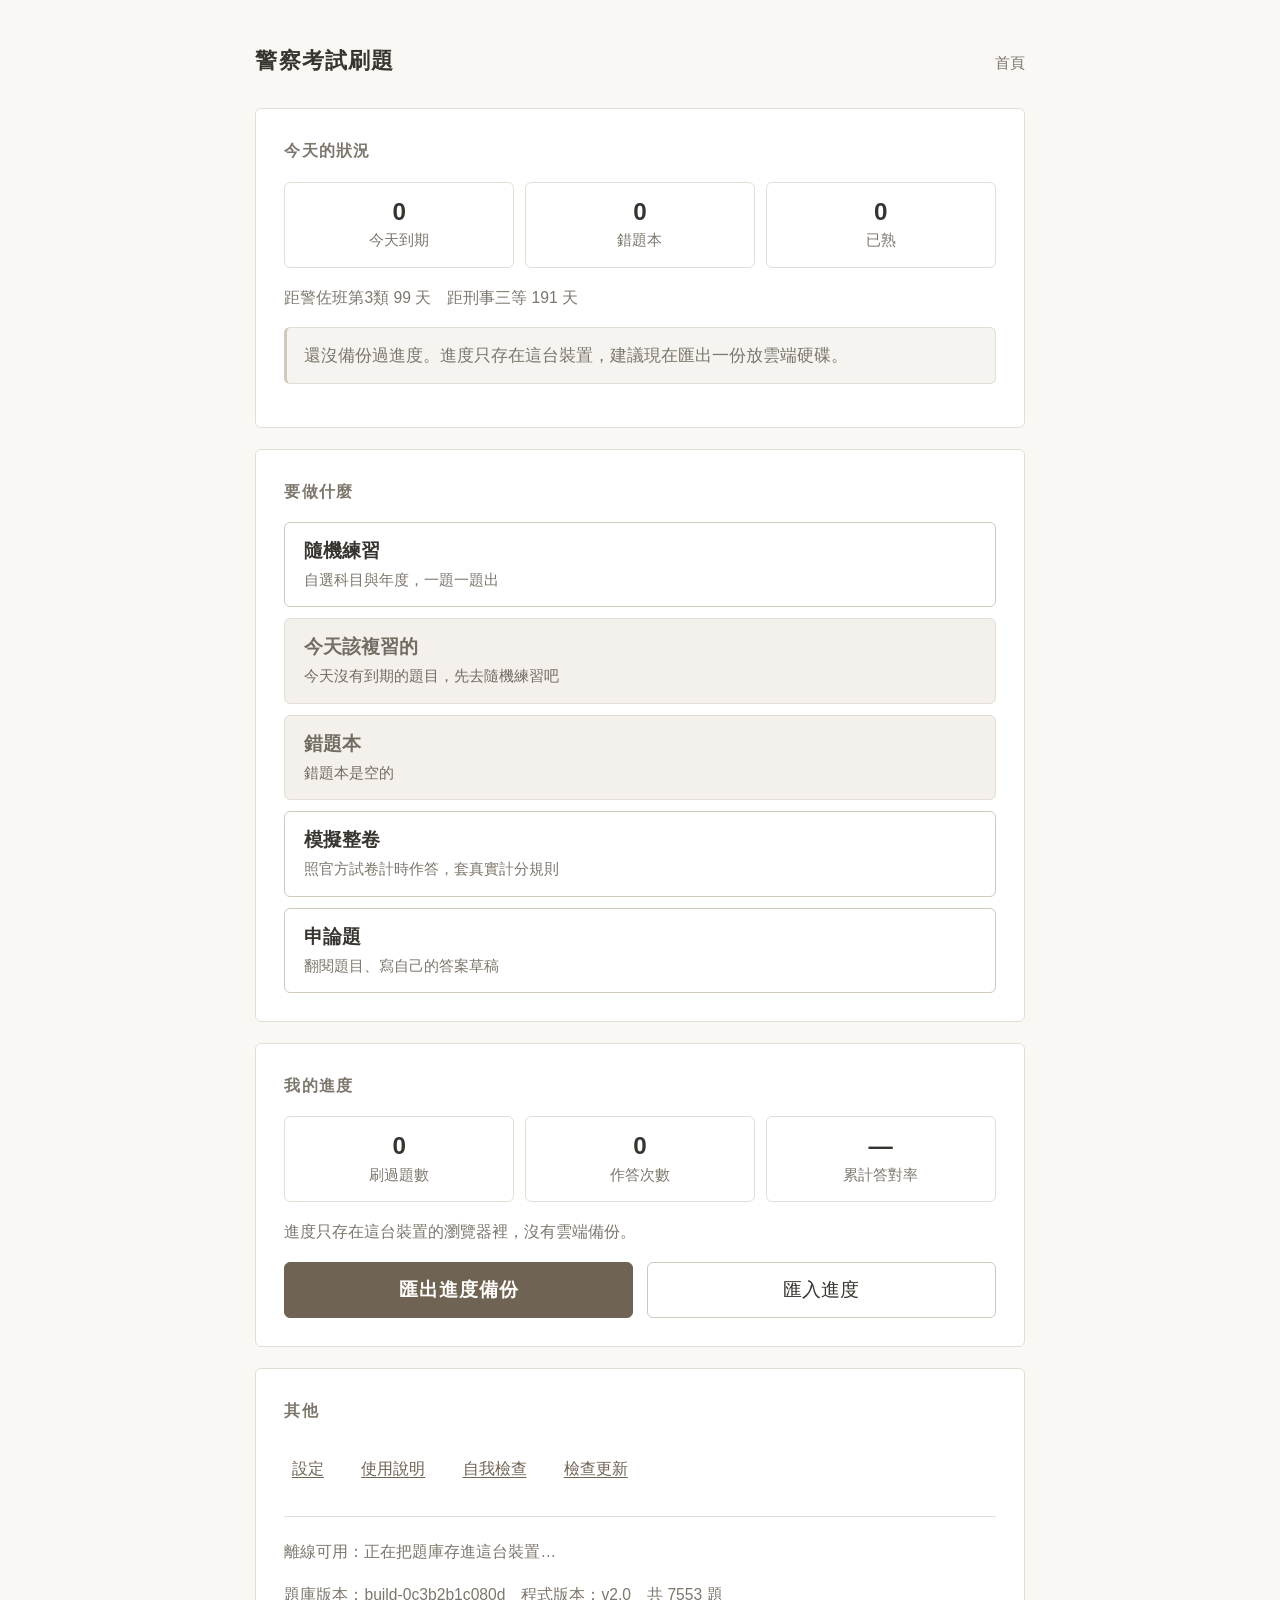
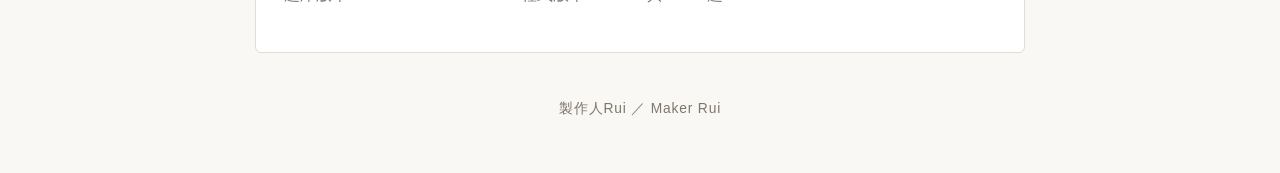
==== index.html @ 842dbdf9 "警察考試刷題 App 第一版 題庫 7553 道選擇題與 359 道申論題，來自考選部 95-114 年與 中央警察大學警佐班、二技入學考的公開考古題。  功能：隨機練習、錯題本、間隔重複排程、模擬整" ====
<!DOCTYPE html>
<html lang="zh-Hant">
<head>
<meta charset="UTF-8">
<meta name="viewport" content="width=device-width, initial-scale=1, viewport-fit=cover">
<title>警察考試刷題</title>
<meta name="description" content="警察考試考古題練習，進度存在這台裝置本機。製作人Rui">
<meta name="theme-color" content="#FAF8F4">
<!-- 加到 iPhone 主畫面後當獨立 App 開啟（沒有網址列，也不受 Safari 清資料的規則影響） -->
<meta name="apple-mobile-web-app-capable" content="yes">
<meta name="mobile-web-app-capable" content="yes">
<meta name="apple-mobile-web-app-status-bar-style" content="default">
<meta name="apple-mobile-web-app-title" content="刷題">
<link rel="manifest" href="./manifest.json">
<link rel="apple-touch-icon" href="./icons/icon-180.png">
<link rel="icon" type="image/png" sizes="192x192" href="./icons/icon-192.png">
<link rel="stylesheet" href="./css/style.css">
</head>
<body>

<div class="page">

  <header class="app-head">
    <h1>警察考試刷題</h1>
    <span class="app-sub" id="head-sub">首頁</span>
  </header>

  <!-- 全站共用的提示條 -->
  <div id="global-notice" class="notice hidden" role="status" aria-live="polite"></div>

  <!-- ===== 畫面一：首頁 ===== -->
  <section id="screen-home" class="screen">

    <div class="card">
      <p class="card-title">今天的狀況</p>
      <div class="stat-row">
        <div class="stat-box">
          <span class="stat-num" id="stat-due">0</span>
          <span class="stat-label">今天到期</span>
        </div>
        <div class="stat-box">
          <span class="stat-num" id="stat-wrong">0</span>
          <span class="stat-label">錯題本</span>
        </div>
        <div class="stat-box">
          <span class="stat-num" id="stat-known">0</span>
          <span class="stat-label">已熟</span>
        </div>
      </div>
      <p class="small" id="exam-countdown">距考試天數計算中…</p>
      <div id="backup-reminder" class="notice hidden"></div>
    </div>

    <div class="card">
      <p class="card-title">要做什麼</p>
      <div class="mode-list">
        <button type="button" class="mode-btn" id="mode-random">
          <span class="mode-name">隨機練習</span>
          <span class="mode-desc">自選科目與年度，一題一題出</span>
        </button>
        <button type="button" class="mode-btn" id="mode-due">
          <span class="mode-name">今天該複習的</span>
          <span class="mode-desc" id="mode-due-desc">依間隔重複排程，先出比較不熟的</span>
        </button>
        <button type="button" class="mode-btn" id="mode-wrong">
          <span class="mode-name">錯題本</span>
          <span class="mode-desc" id="mode-wrong-desc">答錯過、還沒連續答對的題目</span>
        </button>
        <button type="button" class="mode-btn" id="mode-exam">
          <span class="mode-name">模擬整卷</span>
          <span class="mode-desc">照官方試卷計時作答，套真實計分規則</span>
        </button>
        <button type="button" class="mode-btn" id="mode-essay">
          <span class="mode-name">申論題</span>
          <span class="mode-desc">翻閱題目、寫自己的答案草稿</span>
        </button>
      </div>
    </div>

    <div class="card">
      <p class="card-title">我的進度</p>
      <div class="stat-row">
        <div class="stat-box">
          <span class="stat-num" id="stat-answered">0</span>
          <span class="stat-label">刷過題數</span>
        </div>
        <div class="stat-box">
          <span class="stat-num" id="stat-times">0</span>
          <span class="stat-label">作答次數</span>
        </div>
        <div class="stat-box">
          <span class="stat-num" id="stat-accuracy">—</span>
          <span class="stat-label">累計答對率</span>
        </div>
      </div>
      <p class="small" id="progress-note">進度只存在這台裝置的瀏覽器裡，沒有雲端備份。</p>
      <div class="btn-row" style="margin-top:0.9rem;">
        <button type="button" class="btn-primary" id="export-btn">匯出進度備份</button>
        <button type="button" class="btn-secondary" id="import-btn">匯入進度</button>
      </div>
      <input type="file" id="import-file" accept="application/json,.json" class="hidden">
    </div>

    <div class="card">
      <p class="card-title">其他</p>
      <div class="link-row">
        <button type="button" class="btn-text" id="settings-btn">設定</button>
        <a href="./使用說明.html">使用說明</a>
        <a href="./self-test.html">自我檢查</a>
        <button type="button" class="btn-text" id="update-btn">檢查更新</button>
      </div>
      <hr class="divider">
      <p class="small" id="offline-note">離線可用：檢查中…</p>
      <p class="small" id="version-note">題庫版本：載入中…</p>
    </div>

  </section>

  <!-- ===== 畫面二：隨機練習的範圍設定 ===== -->
  <section id="screen-setup" class="screen hidden">
    <div class="card">
      <p class="card-title">練習範圍</p>

      <div class="field">
        <label for="subject-select">科目</label>
        <div class="select-wrap">
          <select id="subject-select"><option value="">載入中…</option></select>
        </div>
      </div>

      <div class="year-row">
        <div class="field">
          <label for="year-from">出題年度（從）</label>
          <div class="select-wrap"><select id="year-from"></select></div>
        </div>
        <span class="year-to-text">至</span>
        <div class="field">
          <label for="year-to">出題年度（到）</label>
          <div class="select-wrap"><select id="year-to"></select></div>
        </div>
      </div>

      <p class="small" id="pool-info">正在載入題庫…</p>
      <div id="bank-warning" class="notice hidden"></div>

      <button type="button" class="btn-primary" id="start-btn" disabled>開始隨機練習</button>
      <button type="button" class="btn-secondary" id="setup-back-btn" style="margin-top:0.7rem;">回首頁</button>
    </div>
  </section>

  <!-- ===== 畫面三：刷題 ===== -->
  <section id="screen-quiz" class="screen hidden">

    <div class="quiz-bar">
      <span id="quiz-counter"></span>
      <span id="quiz-score"></span>
    </div>

    <div class="card">
      <div class="tag-row" id="question-tags"></div>
      <p class="session-line" id="question-session"></p>
      <div id="question-notices"></div>
      <p class="stem" id="question-stem"></p>
      <div class="option-list" id="option-list"></div>
      <div id="result-box"></div>

      <div class="after-answer hidden" id="after-answer">
        <div class="btn-row">
          <button type="button" class="btn-secondary btn-small" id="ask-ai-btn">問 AI 為什麼</button>
          <button type="button" class="btn-secondary btn-small" id="stale-btn">標記已過時</button>
        </div>
        <div id="ai-box" class="hidden"></div>
      </div>

      <p class="qid" id="question-id"></p>
    </div>

    <button type="button" class="btn-secondary" id="finish-btn">結束本回、看成績</button>

  </section>

  <!-- ===== 畫面四：本回結束 ===== -->
  <section id="screen-done" class="screen hidden">
    <div class="card">
      <p class="card-title">本回成績</p>
      <div class="stat-row">
        <div class="stat-box">
          <span class="stat-num" id="done-total">0</span>
          <span class="stat-label">作答題數</span>
        </div>
        <div class="stat-box">
          <span class="stat-num" id="done-correct">0</span>
          <span class="stat-label">答對</span>
        </div>
        <div class="stat-box">
          <span class="stat-num" id="done-accuracy">—</span>
          <span class="stat-label">答對率</span>
        </div>
      </div>
      <p class="small" id="done-note"></p>
      <hr class="divider">
      <div class="btn-row">
        <button type="button" class="btn-primary" id="again-btn">再來一回</button>
        <button type="button" class="btn-secondary" id="home-btn">回首頁</button>
      </div>
    </div>
  </section>

  <!-- ===== 畫面五：模擬整卷選卷 ===== -->
  <section id="screen-exam-setup" class="screen hidden">
    <div class="card">
      <p class="card-title">模擬整卷</p>
      <p class="small">照官方試卷整份出題、計時，交卷後用真實計分規則算分。一次一份試卷（一個場次的一科）。</p>

      <div class="field" style="margin-top:0.9rem;">
        <label for="exam-target">要準備哪一場</label>
        <div class="select-wrap">
          <select id="exam-target">
            <option value="警佐班第3類">警佐班第 3 類（警大）</option>
            <option value="刑事三等">刑事警察人員三等（考選部）</option>
          </select>
        </div>
      </div>

      <div class="field">
        <label for="exam-paper">選一份試卷</label>
        <div class="select-wrap">
          <select id="exam-paper"><option value="">載入中…</option></select>
        </div>
      </div>

      <p class="small" id="exam-paper-info"></p>
      <button type="button" class="btn-primary" id="exam-start-btn" disabled>開始作答</button>
      <button type="button" class="btn-secondary" id="exam-back-btn" style="margin-top:0.7rem;">回首頁</button>
    </div>

    <div class="card" id="exam-history-card">
      <p class="card-title">最近的模擬紀錄</p>
      <div id="exam-history"></div>
    </div>
  </section>

  <!-- ===== 畫面六：模擬整卷作答中 ===== -->
  <section id="screen-exam" class="screen hidden">
    <div class="quiz-bar">
      <span id="exam-counter"></span>
      <span id="exam-timer" class="exam-timer"></span>
    </div>

    <div class="card">
      <p class="session-line" id="exam-session"></p>
      <div class="tag-row" id="exam-tags"></div>
      <p class="stem" id="exam-stem"></p>
      <div class="option-list" id="exam-options"></div>
      <p class="qid" id="exam-qid"></p>
    </div>

    <div class="card">
      <p class="card-title">題號（點一下跳題）</p>
      <div class="qnav" id="exam-nav"></div>
      <p class="small" id="exam-answered-info"></p>
      <button type="button" class="btn-secondary" id="exam-submit-btn" style="margin-top:0.8rem;">交卷</button>
    </div>
  </section>

  <!-- ===== 畫面七：模擬整卷成績 ===== -->
  <section id="screen-exam-result" class="screen hidden">
    <div class="card">
      <p class="card-title">模擬結果</p>
      <p class="exam-score"><span id="exam-score-num">0</span> <span class="exam-score-unit">分</span></p>
      <p class="small" id="exam-score-detail"></p>
      <div id="exam-score-notice"></div>
      <hr class="divider">
      <div class="btn-row">
        <button type="button" class="btn-primary" id="exam-review-btn">逐題檢討</button>
        <button type="button" class="btn-secondary" id="exam-home-btn">回首頁</button>
      </div>
    </div>
    <div class="card hidden" id="exam-review-card">
      <p class="card-title">逐題檢討</p>
      <div id="exam-review"></div>
    </div>
  </section>

  <!-- ===== 畫面八：申論題 ===== -->
  <section id="screen-essay" class="screen hidden">
    <div class="card">
      <p class="card-title">申論題</p>
      <div id="essay-demo-notice"></div>

      <div class="field">
        <label for="essay-subject">科目</label>
        <div class="select-wrap">
          <select id="essay-subject"><option value="">載入中…</option></select>
        </div>
      </div>
      <div class="field">
        <label for="essay-year">年度</label>
        <div class="select-wrap"><select id="essay-year"></select></div>
      </div>
      <p class="small" id="essay-info"></p>
      <button type="button" class="btn-secondary" id="essay-back-btn">回首頁</button>
    </div>

    <div class="card hidden" id="essay-question-card">
      <div class="tag-row" id="essay-tags"></div>
      <p class="session-line" id="essay-session"></p>
      <p class="stem" id="essay-stem"></p>

      <hr class="divider">
      <label class="draft-label" for="essay-draft">我的答案草稿（只存在這台裝置，系統不批改）</label>
      <textarea id="essay-draft" rows="10" placeholder="在這裡寫你的作答大綱或全文，離開這一題會自動存起來。"></textarea>
      <p class="small" id="essay-draft-info"></p>
      <div class="btn-row" style="margin-top:0.7rem;">
        <button type="button" class="btn-secondary btn-small" id="essay-prev">上一題</button>
        <button type="button" class="btn-secondary btn-small" id="essay-save">存草稿</button>
        <button type="button" class="btn-secondary btn-small" id="essay-next">下一題</button>
      </div>
    </div>
  </section>

  <!-- ===== 畫面九：設定 ===== -->
  <section id="screen-settings" class="screen hidden">

    <div class="card">
      <p class="card-title">考試日期</p>
      <p class="small">填了之後，間隔重複會自動往考試日壓縮：越接近考試出題越密，不用自己調。</p>
      <div class="field" style="margin-top:0.9rem;">
        <label for="exam-date-cpu">警佐班第 3 類（警大）</label>
        <input type="date" id="exam-date-cpu">
      </div>
      <div class="field">
        <label for="exam-date-moex">刑事警察人員三等（考選部）</label>
        <input type="date" id="exam-date-moex">
      </div>
      <p class="small" id="exam-date-info"></p>
    </div>

    <div class="card">
      <p class="card-title">練習偏好</p>
      <div class="field">
        <label for="set-threshold">錯題本：連續答對幾次就放出去</label>
        <div class="select-wrap">
          <select id="set-threshold">
            <option value="2">2 次</option>
            <option value="3">3 次（建議）</option>
            <option value="4">4 次</option>
            <option value="5">5 次</option>
          </select>
        </div>
      </div>
      <div class="field">
        <label for="set-daily">每天最多出幾題到期題</label>
        <div class="select-wrap">
          <select id="set-daily">
            <option value="30">30 題</option>
            <option value="60">60 題（建議）</option>
            <option value="100">100 題</option>
            <option value="200">200 題</option>
          </select>
        </div>
      </div>
      <div class="field">
        <label for="set-yearspan">隨機練習的預設年度範圍</label>
        <div class="select-wrap">
          <select id="set-yearspan">
            <option value="3">近 3 年</option>
            <option value="5">近 5 年（建議）</option>
            <option value="10">近 10 年</option>
            <option value="0">全部年度</option>
          </select>
        </div>
      </div>
    </div>

    <div class="card">
      <p class="card-title">AI 詳解</p>
      <p class="small">
        官方只公布答案字母、沒有解析，所以詳解是請 AI 生成的。
        金鑰是<strong>你自己的</strong>，只存在這台裝置，不會上傳、也不會跟著進度匯出。
        <strong>請不要在公用電腦上貼金鑰。</strong>
      </p>
      <div class="field" style="margin-top:0.9rem;">
        <label for="ai-provider">供應商</label>
        <div class="select-wrap"><select id="ai-provider"></select></div>
      </div>
      <div class="field">
        <label for="ai-model">模型</label>
        <div class="select-wrap"><select id="ai-model"></select></div>
      </div>
      <div class="field">
        <label for="ai-key">金鑰</label>
        <input type="password" id="ai-key" placeholder="貼上你自己的金鑰" autocomplete="off">
        <p class="small" id="ai-key-hint"></p>
      </div>
      <div class="btn-row">
        <button type="button" class="btn-primary" id="ai-save-btn">儲存金鑰</button>
        <button type="button" class="btn-secondary" id="ai-clear-btn">清除金鑰</button>
      </div>
      <hr class="divider">
      <p class="small" id="ai-cache-info">詳解快取：計算中…</p>
      <button type="button" class="btn-secondary btn-small" id="ai-clear-cache-btn">清除詳解快取</button>
    </div>

    <div class="card">
      <p class="card-title">進度備份</p>
      <p class="small">進度只存在這台裝置，清掉瀏覽器資料就會不見。建議每週匯出一次，檔案放雲端硬碟。</p>
      <div class="btn-row" style="margin-top:0.9rem;">
        <button type="button" class="btn-primary" id="settings-export-btn">匯出進度備份</button>
        <button type="button" class="btn-secondary" id="settings-import-btn">匯入進度</button>
      </div>
      <p class="small" id="backup-info"></p>
    </div>

    <div class="card">
      <p class="card-title">我標成已過時的題目</p>
      <p class="small" id="stale-count-info">還沒有標記任何題目。</p>
      <button type="button" class="btn-secondary btn-small" id="stale-clear-btn">清除全部過時標記</button>
    </div>

    <button type="button" class="btn-secondary" id="settings-back-btn">回首頁</button>
  </section>

  <footer class="app-foot">製作人Rui ／ Maker Rui</footer>

</div>

<!-- 刷題時固定在底部的操作列 -->
<div class="bottom-bar hidden" id="bottom-bar">
  <div class="bottom-inner">
    <button type="button" class="btn-primary" id="action-btn" disabled>請選一個選項</button>
  </div>
</div>

<!-- 共用的確認對話框（覆蓋進度這種回不去的動作一定要再問一次） -->
<div class="dialog-mask hidden" id="confirm-mask">
  <div class="dialog" role="dialog" aria-modal="true" aria-labelledby="confirm-title">
    <p class="dialog-title" id="confirm-title">請確認</p>
    <div class="dialog-body" id="confirm-body"></div>
    <div class="btn-row">
      <button type="button" class="btn-secondary" id="confirm-cancel">取消</button>
      <button type="button" class="btn-primary" id="confirm-ok">確定</button>
    </div>
  </div>
</div>

<script src="./js/core.js"></script>
<script src="./js/storage.js"></script>
<script src="./js/bank.js"></script>
<script src="./js/explain.js"></script>
<script src="./js/app.js"></script>
<script src="./js/exam.js"></script>
<script src="./js/essay.js"></script>
</body>
</html>
---- css/style.css ----
@charset "UTF-8";
/*
 * style.css — 警察考試刷題（製作人Rui / Maker Rui）
 *
 * 無印良品極簡風：米白背景、白卡片、細邊框、小圓角、無陰影、大地色強調。
 * 手機直式優先，點擊區塊最小高度 48px；電腦開啟時內容置中。
 *
 * 規範重點：
 *  1. 字型一律微軟正黑體，按鈕、下拉選單、對話框全部都要套到，不留系統預設。
 *  2. 關鍵文字 14pt 基準（:root 的 font-size 就是 14pt，其他地方用 rem 等比例調整）。
 *  3. 不連任何外部網址：字型只用裝置內建的，圖示用 CSS 畫，沒有任何 CDN。
 */

:root {
  --bg: #FAF8F4;           /* 米白背景 */
  --card: #FFFFFF;         /* 卡片白 */
  --border: #E3DED5;       /* 細邊框 */
  --border-strong: #D0C9BC; /* 稍深的邊框（表單、選項） */
  --text: #38342F;         /* 主要文字 深褐灰 */
  --text-sub: #7D766C;     /* 次要文字 */
  /*
   * 停用狀態的文字。配 #F4F1EC 底色的對比度是 4.6:1（過 WCAG AA 的 4.5），
   * 戶外強光下也看得見底部那行「請選一個選項」。不要再調淡。
   */
  --text-muted: #736C62;
  --accent: #6F6354;       /* 大地色強調（只用在主要按鈕這一小塊） */
  --accent-dark: #5D5345;
  --accent-tint: #F1ECE3;  /* 強調色的淡底 */
  --ok: #4F7055;           /* 答對 暗綠 */
  --ok-bg: #EEF3EC;
  --ng: #A4625B;           /* 答錯 紅棕 */
  --ng-bg: #F8EFED;
  --warn: #8D6D2C;         /* 提醒 土黃（修法提示用） */
  --warn-bg: #F7F1E3;
  --warn-border: #E3D5B8;
  --radius: 6px;
  --font: "Microsoft JhengHei", "微軟正黑體", "PingFang TC", "Heiti TC",
    "Noto Sans CJK TC", "Noto Sans TC", sans-serif;
  --safe-bottom: env(safe-area-inset-bottom, 0px);

  font-size: 14pt; /* 全站基準字級 */
}

/* 字型要套到每一個元件，包含表單元件與對話框 */
html,
body,
button,
input,
select,
textarea,
dialog {
  font-family: var(--font);
}

* {
  box-sizing: border-box;
}

body {
  margin: 0;
  background: var(--bg);
  color: var(--text);
  font-size: 1rem; /* = 14pt */
  line-height: 1.75;
  -webkit-text-size-adjust: 100%;
}

/* ---------- 版面骨架 ---------- */

.page {
  max-width: 44rem;
  margin: 0 auto;
  padding: 1.4rem 1.1rem 2rem;
}

/* 刷題中底部有固定按鈕列，內容要多留一點空間 */
body.has-bottom-bar .page {
  padding-bottom: 7.5rem;
}

.app-head {
  display: flex;
  align-items: baseline;
  justify-content: space-between;
  gap: 0.6rem;
  margin-bottom: 1.5rem;
}

.app-head h1 {
  margin: 0;
  font-size: 1.2rem;
  font-weight: 600;
  letter-spacing: 0.05em;
}

.app-sub {
  font-size: 0.82rem;
  color: var(--text-sub);
}

/* 說明頁與自我檢查頁右上角的「回刷題」也要好按 */
.app-sub a {
  display: inline-block;
  min-height: 44px;
  padding: 0.7rem 0.4rem;
  color: var(--accent);
}

.card {
  background: var(--card);
  border: 1px solid var(--border);
  border-radius: var(--radius);
  padding: 1.2rem;
  margin-bottom: 1.1rem;
}

.card-title {
  margin: 0 0 0.9rem;
  font-size: 0.84rem;
  font-weight: 600;
  letter-spacing: 0.08em;
  color: var(--text-sub);
}

.divider {
  border: 0;
  border-top: 1px solid var(--border);
  margin: 1.1rem 0;
}

.small {
  font-size: 0.84rem;
  line-height: 1.75;
  color: var(--text-sub);
}

.hidden {
  display: none !important;
}

.app-foot {
  text-align: center;
  font-size: 0.74rem;
  letter-spacing: 0.06em;
  color: var(--text-sub);
  padding: 1.2rem 0 0.4rem;
}

/* ---------- 表單 ---------- */

.field {
  margin-bottom: 1.1rem;
}

.field:last-child {
  margin-bottom: 0;
}

.field label {
  display: block;
  font-size: 0.86rem;
  color: var(--text-sub);
  margin-bottom: 0.4rem;
}

select {
  width: 100%;
  min-height: 48px;
  padding: 0.5rem 2.2rem 0.5rem 0.8rem;
  font-size: 1rem;
  color: var(--text);
  background: var(--card);
  border: 1px solid var(--border-strong);
  border-radius: var(--radius);
  appearance: none;
  -webkit-appearance: none;
}

select:disabled {
  color: var(--text-muted);
  background: #F4F1EC;
}

select:focus-visible,
button:focus-visible,
a:focus-visible {
  outline: 2px solid var(--accent);
  outline-offset: 2px;
}

.select-wrap {
  position: relative;
}

/* 下拉的小三角自己用 CSS 畫，不為了一個圖示連外部資源 */
.select-wrap::after {
  content: "";
  position: absolute;
  right: 1rem;
  top: 50%;
  margin-top: -2px;
  width: 0;
  height: 0;
  border-left: 5px solid transparent;
  border-right: 5px solid transparent;
  border-top: 6px solid var(--text-sub);
  pointer-events: none;
}

.year-row {
  display: flex;
  align-items: flex-end;
  gap: 0.7rem;
  margin-bottom: 1.1rem;
}

.year-row .field {
  flex: 1;
  margin-bottom: 0;
}

.year-row .year-to-text {
  padding-bottom: 0.85rem;
  font-size: 0.84rem;
  color: var(--text-sub);
}

/* ---------- 按鈕 ---------- */

button {
  font-size: 1rem;
  line-height: 1.5;
  color: var(--text);
  background: var(--card);
  border: 1px solid var(--border-strong);
  border-radius: var(--radius);
  padding: 0.7rem 1.1rem;
  min-height: 48px;
  cursor: pointer;
}

button:active {
  background: var(--accent-tint);
}

/* 停用狀態的文字不能太淡：底部「請選一個選項」在戶外強光下要看得見 */
button:disabled {
  color: var(--text-muted);
  background: #F4F1EC;
  border-color: var(--border);
  cursor: default;
}

/* 強調色只用在主要動作這一個小面積 */
.btn-primary {
  width: 100%;
  color: #FDFCFA;
  background: var(--accent);
  border-color: var(--accent);
  font-weight: 600;
  letter-spacing: 0.05em;
}

.btn-primary:active {
  background: var(--accent-dark);
}

.btn-primary:disabled {
  color: var(--text-muted);
  background: #F4F1EC;
  border-color: var(--border);
}

.btn-secondary {
  width: 100%;
}

/*
 * 文字鈕與連結的點擊區要夠大（至少 44px 高）。
 * 加到主畫面之後沒有瀏覽器的返回鈕，「回刷題」就是主要的返回入口，按不到會很煩。
 */
.btn-text {
  display: inline-block;
  min-height: 44px;
  padding: 0.7rem 0.4rem;
  border: 0;
  background: none;
  color: var(--accent);
  font-size: 0.88rem;
  text-decoration: underline;
  text-underline-offset: 3px;
}

.btn-text:active {
  background: none;
}

.btn-row {
  display: flex;
  gap: 0.7rem;
}

.btn-row > * {
  flex: 1;
}

.link-row {
  display: flex;
  flex-wrap: wrap;
  align-items: center;
  gap: 0.3rem 1.2rem;
}

.link-row a {
  display: inline-block;
  min-height: 44px;
  padding: 0.7rem 0.4rem;
  color: var(--accent);
  font-size: 0.88rem;
  text-underline-offset: 3px;
}

/* ---------- 統計數字 ---------- */

.stat-row {
  display: flex;
  gap: 0.6rem;
}

.stat-box {
  flex: 1;
  border: 1px solid var(--border);
  border-radius: var(--radius);
  padding: 0.7rem 0.4rem;
  text-align: center;
}

.stat-num {
  display: block;
  font-size: 1.3rem;
  font-weight: 600;
  line-height: 1.35;
}

.stat-label {
  display: block;
  font-size: 0.78rem;
  color: var(--text-sub);
}

/* ---------- 提示條 ---------- */

/* 提示條（修法時效、科目對應、載入失敗）都是重要資訊，字級不可以縮太小 */
.notice {
  border: 1px solid var(--warn-border);
  border-left: 3px solid var(--warn);
  background: var(--warn-bg);
  border-radius: var(--radius);
  padding: 0.7rem 0.9rem;
  font-size: 0.9rem;
  line-height: 1.75;
  margin-bottom: 0.8rem;
}

.notice-soft {
  border-color: var(--border);
  border-left-color: var(--border-strong);
  background: #F6F4F0;
  color: var(--text-sub);
}

.notice-error {
  border-color: var(--border);
  border-left-color: var(--ng);
  background: var(--ng-bg);
  color: var(--text);
}

/* ---------- 刷題畫面 ---------- */

.quiz-bar {
  display: flex;
  align-items: center;
  justify-content: space-between;
  gap: 0.7rem;
  margin-bottom: 0.9rem;
  font-size: 0.84rem;
  color: var(--text-sub);
}

.tag-row {
  display: flex;
  flex-wrap: wrap;
  gap: 0.4rem;
  margin-bottom: 0.7rem;
}

.tag {
  display: inline-block;
  padding: 0.1rem 0.6rem;
  font-size: 0.82rem;
  line-height: 1.7;
  color: var(--text-sub);
  border: 1px solid var(--border-strong);
  border-radius: 999px;
  white-space: nowrap;
}

/*
 * 出題年度要一眼看到：20 年間法條改過很多次，舊題的正解可能已經不符現行法。
 * 這是關鍵資訊，字級不可以縮小，要比其他標籤大一階。
 */
.tag-year {
  font-size: 0.9rem;
  padding: 0.1rem 0.7rem;
  color: var(--accent);
  border-color: var(--accent);
  font-weight: 600;
}

.session-line {
  margin: 0 0 0.9rem;
  font-size: 0.8rem;
  color: var(--text-sub);
}

.stem {
  margin: 0 0 1.2rem;
  font-size: 1rem;
  line-height: 1.95;
  white-space: pre-wrap;
  word-break: break-word;
}

.option-list {
  display: flex;
  flex-direction: column;
  gap: 0.6rem;
}

.option {
  display: flex;
  align-items: flex-start;
  gap: 0.7rem;
  width: 100%;
  min-height: 52px;
  padding: 0.75rem 0.9rem;
  text-align: left;
  line-height: 1.8;
  background: var(--card);
  border: 1px solid var(--border-strong);
  border-radius: var(--radius);
}

.option-letter {
  flex: 0 0 auto;
  width: 1.6rem;
  height: 1.6rem;
  line-height: 1.55rem;
  text-align: center;
  font-size: 0.8rem;
  font-weight: 600;
  color: var(--text-sub);
  border: 1px solid var(--border-strong);
  border-radius: 4px;
}

.option-text {
  flex: 1;
  word-break: break-word;
}

/*
 * 「正解」「你選的」這個記號要跟在選項文字後面一起排版（而不是另外占一欄），
 * 否則選項文字會被擠成很窄一條，手機上一行只剩七八個字。
 */
.option-mark {
  margin-left: 0.4rem;
  font-size: 0.86rem;
  font-weight: 600;
  white-space: nowrap;
}

/* 作答後選項會鎖起來，但底色要維持卡片白，不要看起來像壞掉的灰色按鈕 */
.option:disabled {
  color: var(--text);
  background: var(--card);
  cursor: default;
}

.option.picked {
  border-color: var(--accent);
  background: var(--accent-tint);
}

.option.picked .option-letter {
  color: #FDFCFA;
  background: var(--accent);
  border-color: var(--accent);
}

.option.correct {
  border-color: var(--ok);
  background: var(--ok-bg);
}

.option.correct .option-letter {
  color: #FDFCFA;
  background: var(--ok);
  border-color: var(--ok);
}

.option.correct .option-mark {
  color: var(--ok);
}

.option.wrong {
  border-color: var(--ng);
  background: var(--ng-bg);
}

.option.wrong .option-letter {
  color: #FDFCFA;
  background: var(--ng);
  border-color: var(--ng);
}

.option.wrong .option-mark {
  color: var(--ng);
}

/*
 * 判定結果。「答對了／答錯了、正解：B」是整個畫面最重要的一段字，
 * 維持 14pt 基準，不縮小。
 * scroll-margin-bottom 是為了不被底部固定操作列蓋住（含 iPhone 底部安全區）。
 */
.result {
  margin-top: 1.1rem;
  padding: 0.9rem 1rem;
  border: 1px solid var(--border);
  border-radius: var(--radius);
  font-size: 1rem;
  line-height: 1.85;
  scroll-margin-bottom: 8rem;
}

.result-ok {
  border-left: 3px solid var(--ok);
  background: var(--ok-bg);
}

.result-ng {
  border-left: 3px solid var(--ng);
  background: var(--ng-bg);
}

.result-title {
  font-weight: 600;
}

.answer-line {
  display: block;
  margin-top: 0.25rem;
  font-size: 1.05rem;
  font-weight: 600;
}

.result-sub {
  display: block;
  margin-top: 0.35rem;
  font-size: 0.88rem;
  color: var(--text-sub);
}

.qid {
  margin: 0.9rem 0 0;
  font-size: 0.72rem;
  letter-spacing: 0.03em;
  color: #A9A29A;
}

/* 固定在畫面底部的操作列，手機單手好按 */
.bottom-bar {
  position: fixed;
  left: 0;
  right: 0;
  bottom: 0;
  background: rgba(250, 248, 244, 0.97);
  border-top: 1px solid var(--border);
  padding: 0.7rem 1.1rem calc(0.7rem + var(--safe-bottom));
}

.bottom-inner {
  max-width: 44rem;
  margin: 0 auto;
}

/* ---------- 電腦畫面 ---------- */

@media (min-width: 48rem) {
  .page {
    padding: 2.2rem 1.4rem 2.4rem;
  }

  .card {
    padding: 1.5rem;
  }
}

/* ===================================================================
 * 第二版新增的元件
 * （錯題本、間隔重複、模擬整卷、申論題、AI 詳解、設定頁）
 * =================================================================== */

/* ---------- 首頁的模式清單 ---------- */

.mode-list {
  display: flex;
  flex-direction: column;
  gap: 0.6rem;
}

.mode-btn {
  display: flex;
  flex-direction: column;
  align-items: flex-start;
  gap: 0.15rem;
  width: 100%;
  min-height: 60px;
  padding: 0.75rem 1rem;
  text-align: left;
  background: var(--card);
  border: 1px solid var(--border-strong);
  border-radius: var(--radius);
}

.mode-name {
  font-size: 1rem;
  font-weight: 600;
}

.mode-desc {
  font-size: 0.82rem;
  color: var(--text-sub);
  line-height: 1.6;
}

.mode-btn:disabled .mode-name,
.mode-btn:disabled .mode-desc {
  color: var(--text-muted);
}

/* ---------- 題目上的額外標籤 ---------- */

.tag-box {
  color: var(--text-sub);
  background: #f6f4f0;
}

.tag-demo {
  color: var(--warn);
  border-color: var(--warn-border);
  background: var(--warn-bg);
}

/* ---------- 作答後的按鈕列與 AI 詳解 ---------- */

.after-answer {
  margin-top: 1rem;
  padding-top: 0.9rem;
  border-top: 1px solid var(--border);
}

.ai-box {
  margin-top: 0.9rem;
  padding: 0.9rem 1rem;
  border: 1px solid var(--border);
  border-left: 3px solid var(--border-strong);
  border-radius: var(--radius);
  background: #faf9f6;
}

.ai-box.ai-ready {
  border-left-color: var(--accent);
}

.ai-box.ai-error {
  border-left-color: var(--ng);
  background: var(--ng-bg);
}

.ai-head {
  margin: 0 0 0.5rem;
  font-size: 0.84rem;
  font-weight: 600;
  color: var(--text-sub);
}

.ai-text {
  margin: 0;
  font-size: 0.94rem;
  line-height: 1.95;
  white-space: pre-wrap;
  word-break: break-word;
}

.ai-disclaimer {
  margin: 0.8rem 0 0;
  padding-top: 0.6rem;
  border-top: 1px dashed var(--border);
  font-size: 0.84rem;
  font-weight: 600;
  color: var(--warn);
}

/* ---------- 模擬整卷 ---------- */

.exam-timer {
  flex: 0 0 auto;
  white-space: nowrap;
  font-weight: 600;
  font-size: 0.92rem;
  color: var(--text);
}

.exam-timer-warn {
  color: var(--ng);
}

.qnav {
  display: flex;
  flex-wrap: wrap;
  gap: 0.4rem;
}

.qnav-btn {
  min-width: 44px;
  min-height: 44px;
  padding: 0.3rem;
  font-size: 0.86rem;
  border-radius: var(--radius);
}

.qnav-done {
  background: var(--accent-tint);
  border-color: var(--accent);
}

.qnav-now {
  color: #fdfcfa;
  background: var(--accent);
  border-color: var(--accent);
}

.exam-score {
  margin: 0.2rem 0 0.6rem;
  text-align: center;
}

#exam-score-num {
  font-size: 2.6rem;
  font-weight: 600;
  letter-spacing: 0.02em;
}

.exam-score-unit {
  font-size: 1rem;
  color: var(--text-sub);
}

.review-item {
  padding: 0.9rem 0;
  border-bottom: 1px solid var(--border);
}

.review-item:last-child {
  border-bottom: 0;
}

.review-head {
  display: flex;
  align-items: center;
  gap: 0.6rem;
  margin-bottom: 0.4rem;
}

.review-no {
  font-weight: 600;
  font-size: 0.9rem;
}

.review-mark {
  font-size: 0.84rem;
  font-weight: 600;
  padding: 0.05rem 0.5rem;
  border-radius: 999px;
}

.review-ok {
  color: var(--ok);
  background: var(--ok-bg);
}

.review-ng {
  color: var(--ng);
  background: var(--ng-bg);
}

.review-blank {
  color: var(--text-sub);
  background: #f2efe9;
}

.review-stem {
  margin: 0 0 0.4rem;
  font-size: 0.9rem;
  line-height: 1.8;
  white-space: pre-wrap;
}

.review-line {
  margin: 0.15rem 0;
  font-size: 0.88rem;
}

.review-warn {
  color: var(--warn);
}

.review-qid {
  margin: 0.3rem 0 0;
  font-size: 0.74rem;
  color: #a9a29a;
}

/* ---------- 申論題 ---------- */

.draft-label {
  display: block;
  font-size: 0.86rem;
  color: var(--text-sub);
  margin-bottom: 0.4rem;
}

textarea {
  width: 100%;
  padding: 0.8rem;
  font-size: 1rem;
  line-height: 1.9;
  color: var(--text);
  background: var(--card);
  border: 1px solid var(--border-strong);
  border-radius: var(--radius);
  resize: vertical;
}

textarea:focus-visible {
  outline: 2px solid var(--accent);
  outline-offset: 2px;
}

/* ---------- 設定頁的輸入框 ---------- */

input[type="date"],
input[type="password"],
input[type="text"] {
  width: 100%;
  min-height: 48px;
  padding: 0.5rem 0.8rem;
  font-size: 1rem;
  color: var(--text);
  background: var(--card);
  border: 1px solid var(--border-strong);
  border-radius: var(--radius);
}

input:focus-visible {
  outline: 2px solid var(--accent);
  outline-offset: 2px;
}

/* ---------- 成功提示 ---------- */

.notice-good {
  border-color: var(--border);
  border-left-color: var(--ok);
  background: var(--ok-bg);
  color: var(--text);
}

/* ---------- 確認對話框 ---------- */

.dialog-mask {
  position: fixed;
  inset: 0;
  display: flex;
  align-items: center;
  justify-content: center;
  padding: 1.2rem;
  background: rgba(56, 52, 47, 0.35);
  z-index: 50;
}

.dialog {
  width: 100%;
  max-width: 24rem;
  padding: 1.3rem;
  background: var(--card);
  border: 1px solid var(--border-strong);
  border-radius: var(--radius);
}

.dialog-title {
  margin: 0 0 0.7rem;
  font-size: 1.05rem;
  font-weight: 600;
}

.dialog-body {
  margin-bottom: 1.1rem;
  font-size: 0.92rem;
  line-height: 1.85;
}

.dialog-body p {
  margin: 0 0 0.5rem;
}

.dialog-body p:last-child {
  margin-bottom: 0;
}
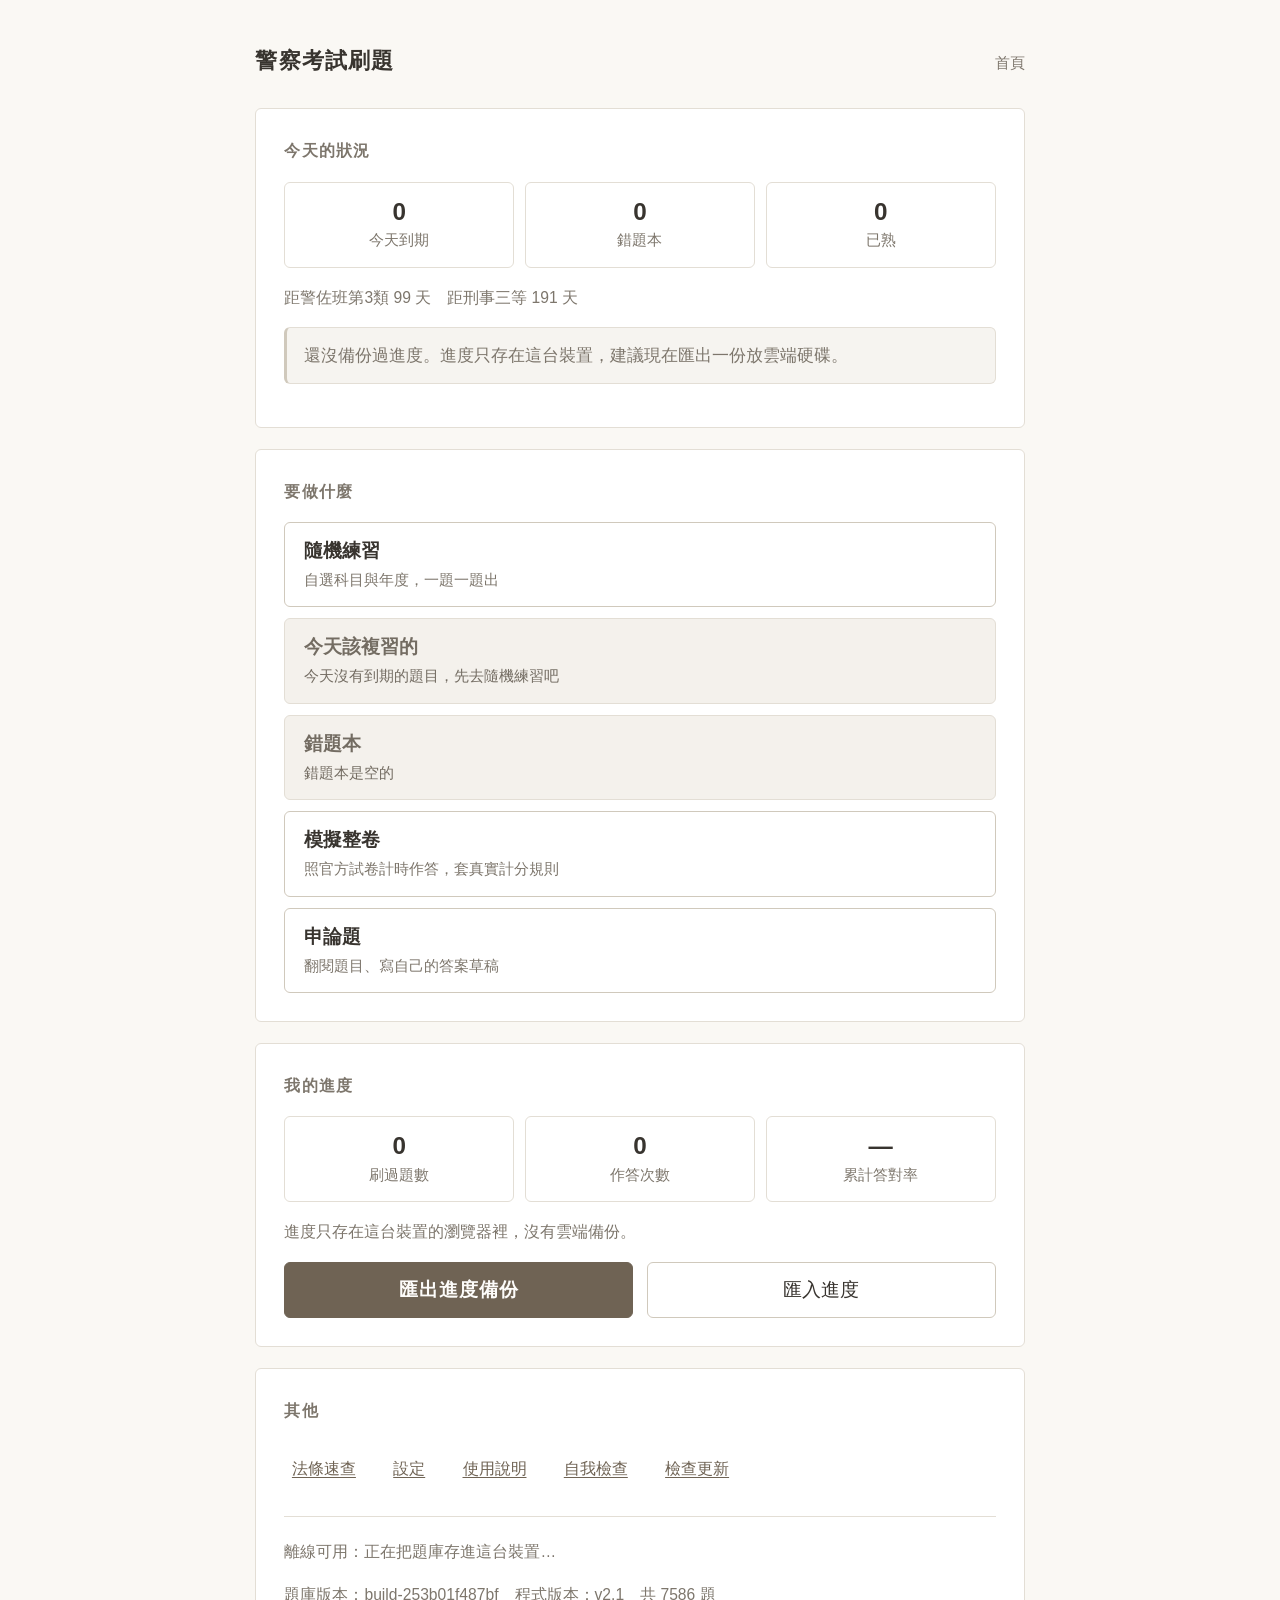
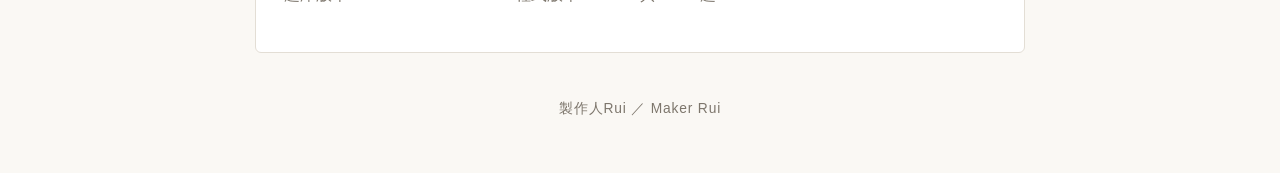
==== commit b6c8a1a1: "第三版：法條速查、申論題庫、法條時效判定、官方出處 題庫擴充到 7586 道選擇題與 359 道申論題，新增警大二技與警察勤務題源。  每題帶官方出處（來源 PDF、原始題號、正解取自標準答案或釋疑更" ====
--- a/index.html
+++ b/index.html
@@ -104,6 +104,7 @@
     <div class="card">
       <p class="card-title">其他</p>
       <div class="link-row">
+        <button type="button" class="btn-text" id="laws-btn">法條速查</button>
         <button type="button" class="btn-text" id="settings-btn">設定</button>
         <a href="./使用說明.html">使用說明</a>
         <a href="./self-test.html">自我檢查</a>
@@ -317,6 +318,51 @@
         <button type="button" class="btn-secondary btn-small" id="essay-next">下一題</button>
       </div>
     </div>
+  </section>
+
+  <!-- ===== 畫面十：法條速查 ===== -->
+  <section id="screen-laws" class="screen hidden">
+
+    <div class="card">
+      <p class="card-title">法條速查</p>
+      <div class="field">
+        <label for="law-search">搜尋法規、條號或條文關鍵字</label>
+        <input type="search" id="law-search" placeholder="例如：刑法 185-3、第 185 條、通訊監察"
+               autocomplete="off" enterkeyhint="search">
+      </div>
+      <p class="small" id="law-search-info">可以打法規名稱、條號（185-3）或條文裡的字。</p>
+      <div id="law-search-result"></div>
+      <button type="button" class="btn-secondary" id="law-back-btn">回首頁</button>
+    </div>
+
+    <div class="card" id="law-catalog-card">
+      <p class="card-title">全部法規</p>
+      <div id="law-catalog"></div>
+      <hr class="divider">
+      <p class="small" id="law-source"></p>
+    </div>
+
+    <div class="card hidden" id="law-detail-card">
+      <div class="law-head">
+        <p class="law-name" id="law-name"></p>
+        <p class="small" id="law-meta"></p>
+      </div>
+      <div id="law-amendments"></div>
+
+      <div class="field" style="margin-top:0.9rem;">
+        <label for="law-article-search">在這部法規裡找條文</label>
+        <input type="search" id="law-article-search" placeholder="例如：185-3 或 不能安全駕駛"
+               autocomplete="off" enterkeyhint="search">
+      </div>
+      <p class="small" id="law-article-info"></p>
+
+      <div id="law-articles"></div>
+      <button type="button" class="btn-secondary" id="law-more-btn">再顯示更多條文</button>
+      <hr class="divider">
+      <p class="small"><a id="law-official-link" href="#" target="_blank" rel="noopener noreferrer">在全國法規資料庫看這部法規</a></p>
+      <button type="button" class="btn-secondary" id="law-list-btn">回法規清單</button>
+    </div>
+
   </section>
 
   <!-- ===== 畫面九：設定 ===== -->
@@ -451,5 +497,6 @@
 <script src="./js/app.js"></script>
 <script src="./js/exam.js"></script>
 <script src="./js/essay.js"></script>
+<script src="./js/laws.js"></script>
 </body>
 </html>
--- a/css/style.css
+++ b/css/style.css
@@ -929,3 +929,128 @@
 .dialog-body p:last-child {
   margin-bottom: 0;
 }
+
+/* ===================================================================
+ * 法條速查
+ * =================================================================== */
+
+input[type="search"] {
+  width: 100%;
+  min-height: 48px;
+  padding: 0.5rem 0.8rem;
+  font-size: 1rem;
+  color: var(--text);
+  background: var(--card);
+  border: 1px solid var(--border-strong);
+  border-radius: var(--radius);
+  -webkit-appearance: none;
+  appearance: none;
+}
+
+.law-category {
+  margin: 1.1rem 0 0.5rem;
+  font-size: 0.86rem;
+  font-weight: 600;
+  letter-spacing: 0.06em;
+  color: var(--text-sub);
+}
+
+.law-category:first-child {
+  margin-top: 0;
+}
+
+/* 一部法規一列，整列都可以點 */
+.law-row {
+  display: flex;
+  flex-direction: column;
+  align-items: flex-start;
+  gap: 0.1rem;
+  width: 100%;
+  min-height: 52px;
+  padding: 0.6rem 0.9rem;
+  margin-bottom: 0.45rem;
+  text-align: left;
+  background: var(--card);
+  border: 1px solid var(--border);
+  border-radius: var(--radius);
+}
+
+.law-row-name {
+  font-size: 0.96rem;
+  font-weight: 600;
+}
+
+.law-row-meta {
+  font-size: 0.8rem;
+  color: var(--text-sub);
+}
+
+.law-head {
+  margin-bottom: 0.7rem;
+}
+
+.law-name {
+  margin: 0 0 0.2rem;
+  font-size: 1.1rem;
+  font-weight: 600;
+}
+
+.amend-title {
+  font-weight: 600;
+}
+
+/* 條文：原樣保留全形空格的縮排與換行，不要壓成一行 */
+.article {
+  padding: 0.8rem 0;
+  border-bottom: 1px solid var(--border);
+}
+
+.article:last-child {
+  border-bottom: 0;
+}
+
+.article-no {
+  margin: 0 0 0.3rem;
+  font-size: 0.92rem;
+  font-weight: 600;
+  color: var(--accent);
+}
+
+.article-text {
+  margin: 0;
+  font-size: 0.96rem;
+  line-height: 1.95;
+  white-space: pre-wrap;
+  word-break: break-word;
+}
+
+/* 作答後的「查看相關法條」 */
+.law-link-row {
+  display: flex;
+  flex-wrap: wrap;
+  align-items: center;
+  gap: 0.4rem;
+  margin-top: 0.7rem;
+  padding-top: 0.6rem;
+  border-top: 1px dashed var(--border);
+}
+
+.law-link-label {
+  font-size: 0.86rem;
+  color: var(--text-sub);
+}
+
+.law-link {
+  min-height: 40px;
+  padding: 0.3rem 0.7rem;
+  font-size: 0.86rem;
+  color: var(--accent);
+  background: var(--card);
+  border: 1px solid var(--accent);
+  border-radius: var(--radius);
+}
+
+.law-link-plain {
+  font-size: 0.86rem;
+  color: var(--text-sub);
+}
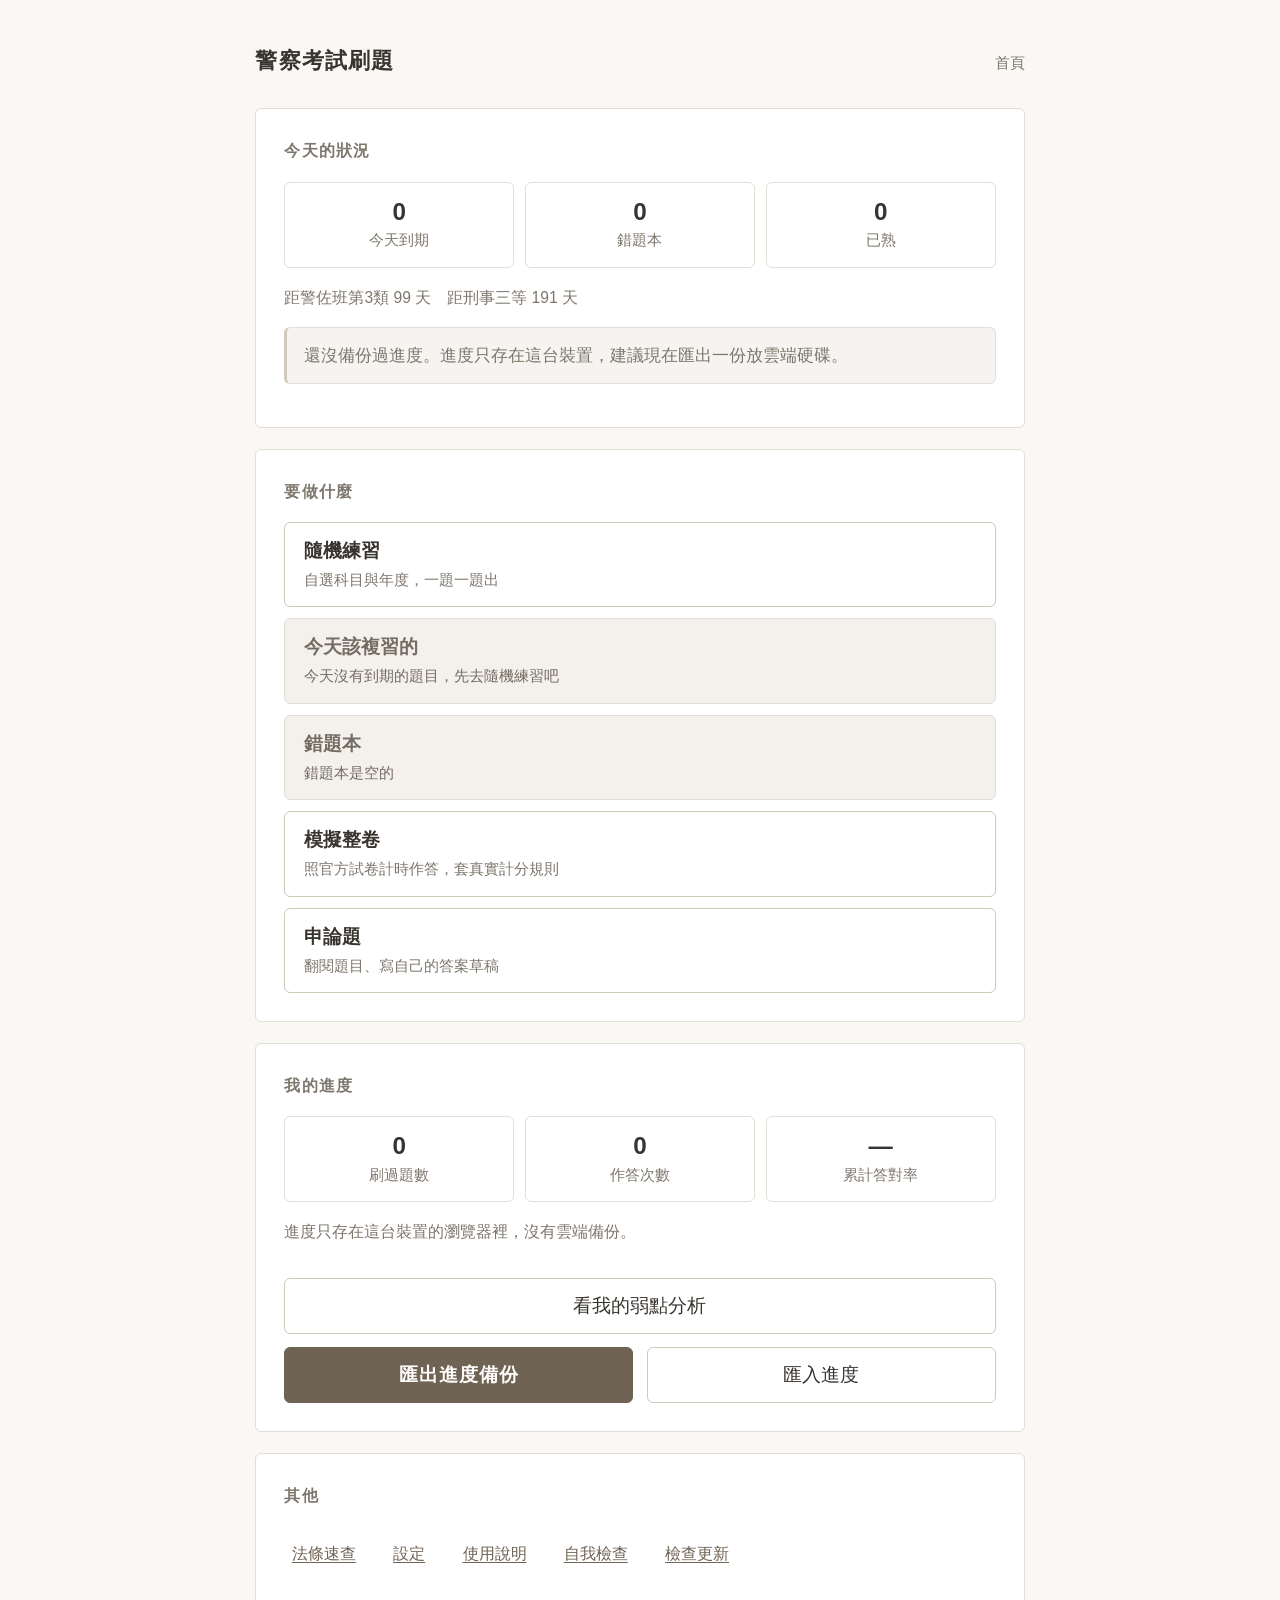
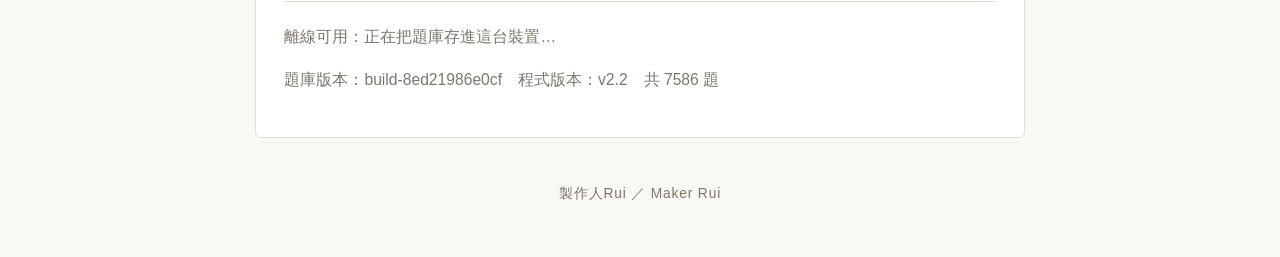
==== commit 8ca79e54: "第四版：條號層級修法比對、主題標籤、弱點分析、申論考點統計 修法判定從「這部法改過」細化到「這題考的那一條有沒有被改」： 從沿革解析出被修正的條號、從題幹解析出所考條號，交叉比對後 「中」風險從 19" ====
--- a/index.html
+++ b/index.html
@@ -94,7 +94,8 @@
         </div>
       </div>
       <p class="small" id="progress-note">進度只存在這台裝置的瀏覽器裡，沒有雲端備份。</p>
-      <div class="btn-row" style="margin-top:0.9rem;">
+      <button type="button" class="btn-secondary" id="weak-btn" style="margin-top:0.9rem;">看我的弱點分析</button>
+      <div class="btn-row" style="margin-top:0.7rem;">
         <button type="button" class="btn-primary" id="export-btn">匯出進度備份</button>
         <button type="button" class="btn-secondary" id="import-btn">匯入進度</button>
       </div>
@@ -300,7 +301,17 @@
         <div class="select-wrap"><select id="essay-year"></select></div>
       </div>
       <p class="small" id="essay-info"></p>
-      <button type="button" class="btn-secondary" id="essay-back-btn">回首頁</button>
+      <div class="btn-row">
+        <button type="button" class="btn-secondary btn-small" id="essay-topics-btn">看考點分布</button>
+        <button type="button" class="btn-secondary btn-small" id="essay-back-btn">回首頁</button>
+      </div>
+    </div>
+
+    <div class="card hidden" id="essay-topic-card">
+      <p class="card-title">考點分布</p>
+      <p class="small">哪些主題年年考。申論只能押題，趨勢比單一題目重要。點主題可以只看那幾題。</p>
+      <div id="essay-topic-list"></div>
+      <button type="button" class="btn-secondary" id="essay-topic-close">收起來，回去看題目</button>
     </div>
 
     <div class="card hidden" id="essay-question-card">
@@ -318,6 +329,39 @@
         <button type="button" class="btn-secondary btn-small" id="essay-next">下一題</button>
       </div>
     </div>
+  </section>
+
+  <!-- ===== 畫面十一：我的弱點 ===== -->
+  <section id="screen-weak" class="screen hidden">
+
+    <div class="card">
+      <p class="card-title">我的弱點</p>
+      <div class="field">
+        <label for="weak-target">要看哪一場考試的科目</label>
+        <div class="select-wrap">
+          <select id="weak-target">
+            <option value="警佐班第3類">警佐班第 3 類（警大）</option>
+            <option value="刑事三等">刑事警察人員三等（考選部）</option>
+            <option value="">全部科目</option>
+          </select>
+        </div>
+      </div>
+      <p class="small" id="weak-status">計算中…</p>
+      <button type="button" class="btn-secondary" id="weak-back-btn">回首頁</button>
+    </div>
+
+    <div class="card hidden" id="weak-subject-card">
+      <p class="card-title">哪一科比較弱</p>
+      <div id="weak-subjects"></div>
+    </div>
+
+    <div class="card hidden" id="weak-topic-card">
+      <p class="card-title">哪個主題比較弱</p>
+      <p class="small">由弱到強排，點一下就只刷那個主題（會先出沒刷過與答錯過的）。</p>
+      <div id="weak-topics"></div>
+      <p class="small" id="weak-topic-note"></p>
+    </div>
+
   </section>
 
   <!-- ===== 畫面十：法條速查 ===== -->
@@ -498,5 +542,6 @@
 <script src="./js/exam.js"></script>
 <script src="./js/essay.js"></script>
 <script src="./js/laws.js"></script>
+<script src="./js/weak.js"></script>
 </body>
 </html>
--- a/css/style.css
+++ b/css/style.css
@@ -1054,3 +1054,105 @@
   font-size: 0.86rem;
   color: var(--text-sub);
 }
+
+/* ===================================================================
+ * 弱點分析與申論考點統計
+ * =================================================================== */
+
+/* 一列統計：名稱＋數字＋強弱長條 */
+.stat-line {
+  display: block;
+  width: 100%;
+  padding: 0.7rem 0.9rem;
+  margin-bottom: 0.5rem;
+  text-align: left;
+  background: var(--card);
+  border: 1px solid var(--border);
+  border-radius: var(--radius);
+}
+
+.stat-line-clickable {
+  min-height: 52px;
+  border-color: var(--border-strong);
+  cursor: pointer;
+}
+
+.stat-line-head {
+  display: flex;
+  align-items: baseline;
+  justify-content: space-between;
+  gap: 0.6rem;
+  margin-bottom: 0.35rem;
+}
+
+.stat-line-name {
+  font-size: 0.96rem;
+  font-weight: 600;
+}
+
+.stat-line-rate {
+  flex: 0 0 auto;
+  font-size: 0.96rem;
+  font-weight: 600;
+  white-space: nowrap;
+}
+
+/* 強弱用低飽和的三段色，不要紅綠燈那種刺眼對比 */
+.rate-low { color: var(--ng); }
+.rate-mid { color: var(--warn); }
+.rate-high { color: var(--ok); }
+.rate-none { color: var(--text-sub); }
+
+.stat-bar {
+  height: 6px;
+  margin-bottom: 0.4rem;
+  background: #efebe4;
+  border-radius: 999px;
+  overflow: hidden;
+}
+
+.stat-bar-fill {
+  height: 100%;
+  border-radius: 999px;
+  background: var(--text-sub);
+}
+
+.stat-bar-fill.rate-low { background: var(--ng); }
+.stat-bar-fill.rate-mid { background: var(--warn); }
+.stat-bar-fill.rate-high { background: var(--ok); }
+
+.stat-line-note {
+  display: block;
+  font-size: 0.8rem;
+  color: var(--text-sub);
+  line-height: 1.7;
+}
+
+/* 「只刷過 3 題，參考價值低」——這行很重要，不可以讓他被統計假象嚇到 */
+.stat-line-warn {
+  display: inline-block;
+  margin-top: 0.3rem;
+  padding: 0.05rem 0.5rem;
+  font-size: 0.78rem;
+  color: var(--warn);
+  background: var(--warn-bg);
+  border: 1px solid var(--warn-border);
+  border-radius: 999px;
+}
+
+/* 申論考點的年度標籤列 */
+.year-chips {
+  display: flex;
+  flex-wrap: wrap;
+  gap: 0.3rem;
+  margin-bottom: 0.4rem;
+}
+
+.year-chip {
+  padding: 0.05rem 0.5rem;
+  font-size: 0.78rem;
+  color: var(--accent);
+  background: var(--accent-tint);
+  border-radius: 999px;
+  white-space: nowrap;
+}
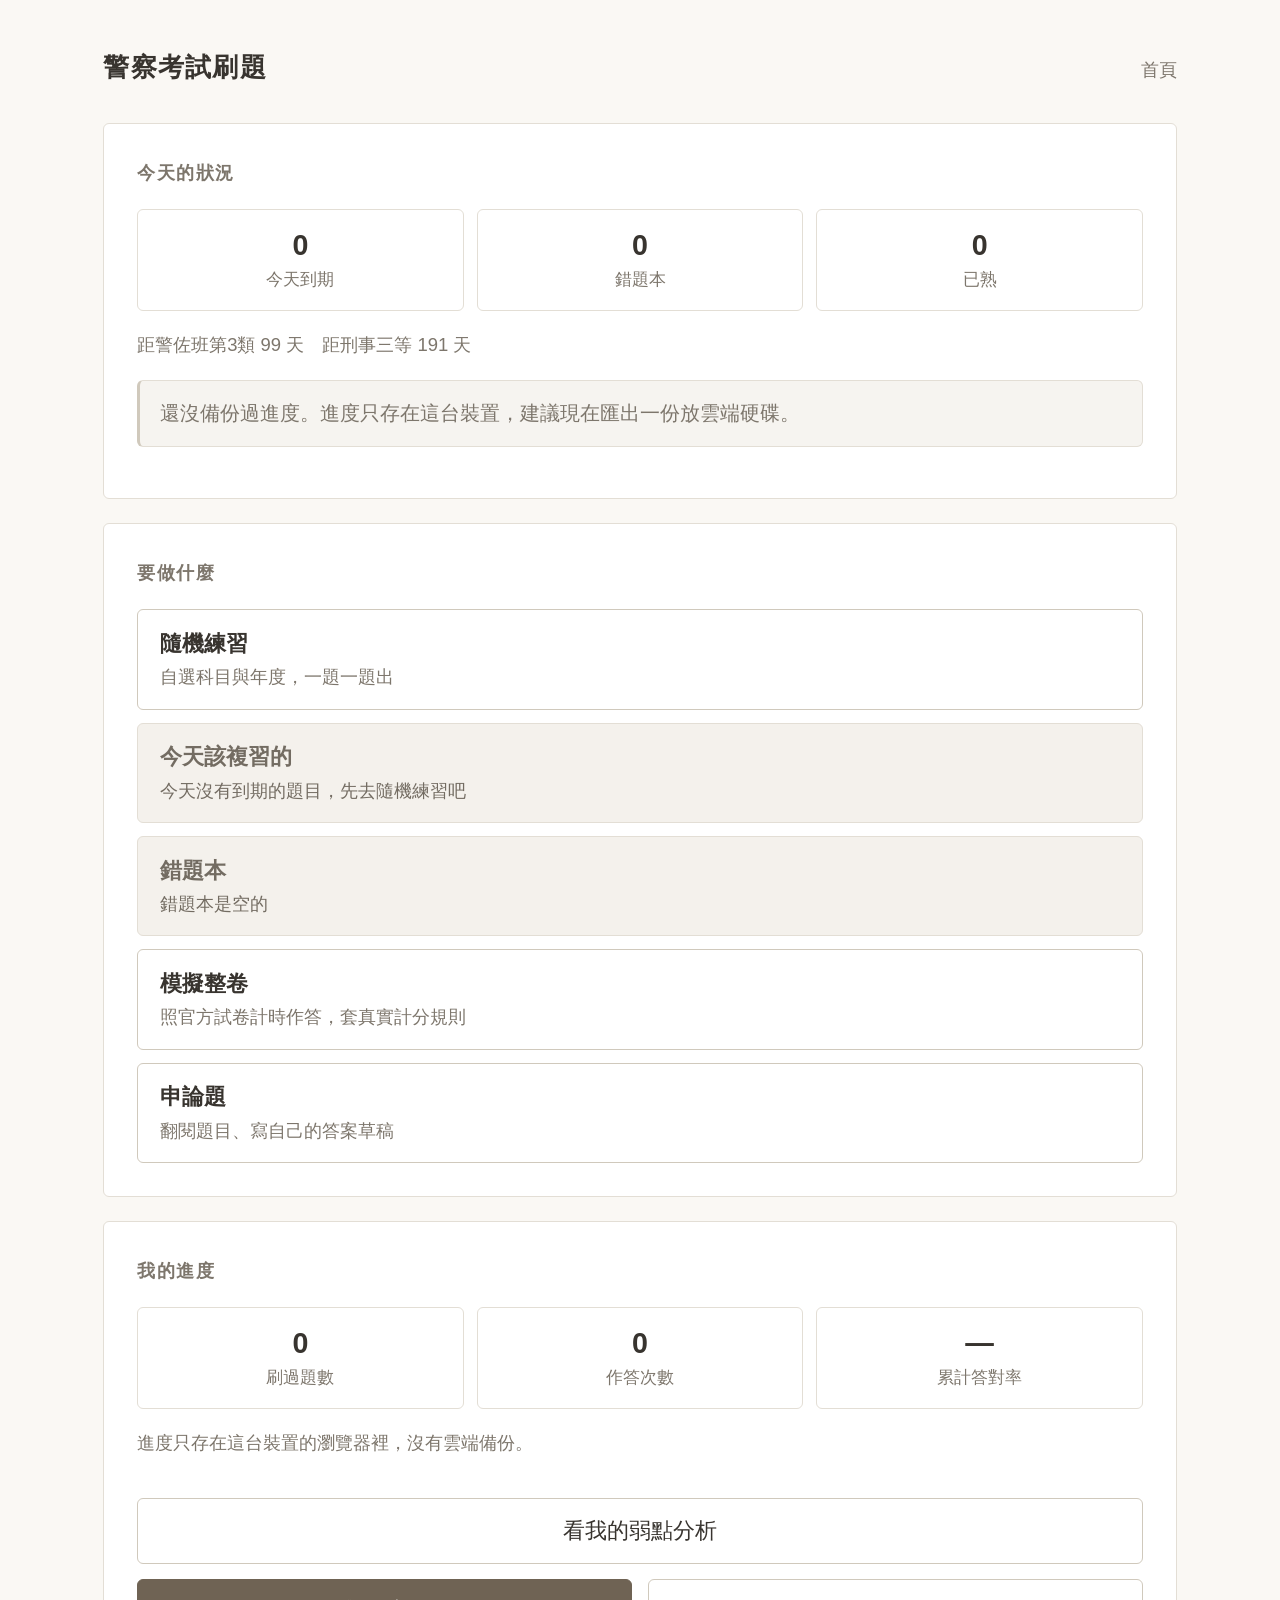
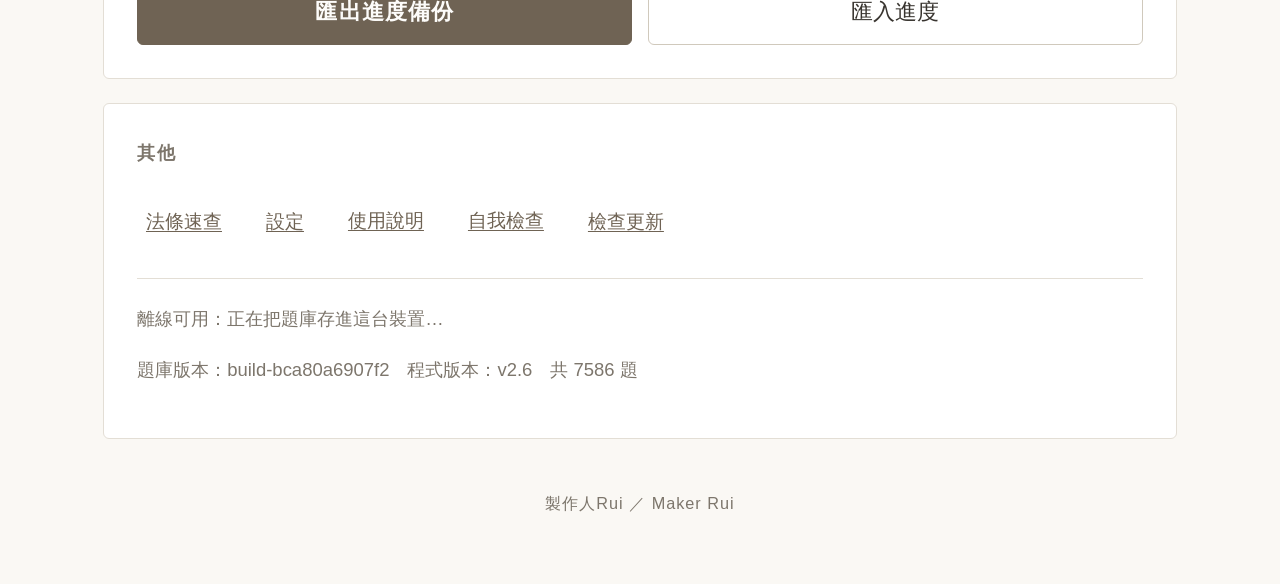
==== commit b6f8f33a: "刷題 v2.6：法條速查回得去原本那題、深色模式、電腦版面加寬放大 三件事：  1. 修 bug：刷題中途點法條速查，返回鍵一律回首頁，那一題就再也    回不去了。題目其實還在記憶體裡，只是沒有路走" ====
--- a/index.html
+++ b/index.html
@@ -464,6 +464,32 @@
     </div>
 
     <div class="card">
+      <p class="card-title">外觀</p>
+      <div class="field">
+        <label for="set-theme">配色</label>
+        <div class="select-wrap">
+          <select id="set-theme">
+            <option value="auto">跟隨系統</option>
+            <option value="light">淺色</option>
+            <option value="dark">深色</option>
+          </select>
+        </div>
+        <p class="small">長時間看螢幕用深色比較不刺眼。選「跟隨系統」就跟著手機或電腦的深色模式走。</p>
+      </div>
+      <div class="field">
+        <label for="set-deskfont">電腦上的字級</label>
+        <div class="select-wrap">
+          <select id="set-deskfont">
+            <option value="standard">標準</option>
+            <option value="large">大（建議）</option>
+            <option value="xlarge">特大</option>
+          </select>
+        </div>
+        <p class="small">只影響電腦等寬螢幕。手機維持原本的大小，不會被這裡改到。</p>
+      </div>
+    </div>
+
+    <div class="card">
       <p class="card-title">AI 詳解</p>
       <p class="small">
         官方只公布答案字母、沒有解析，所以詳解是請 AI 生成的。
--- a/css/style.css
+++ b/css/style.css
@@ -33,6 +33,9 @@
   --warn: #8D6D2C;         /* 提醒 土黃（修法提示用） */
   --warn-bg: #F7F1E3;
   --warn-border: #E3D5B8;
+  --btn-on-accent: #FDFCFA; /* 主要按鈕上的字（配 --accent 底色） */
+  --subtle-bg: #F4F1EC;     /* 停用、次要區塊的淺底 */
+  --inset-bg: #F6F4F0;      /* 內嵌說明區塊的淺底 */
   --radius: 6px;
   --font: "Microsoft JhengHei", "微軟正黑體", "PingFang TC", "Heiti TC",
     "Noto Sans CJK TC", "Noto Sans TC", sans-serif;
@@ -178,7 +181,7 @@
 
 select:disabled {
   color: var(--text-muted);
-  background: #F4F1EC;
+  background: var(--subtle-bg);
 }
 
 select:focus-visible,
@@ -246,7 +249,7 @@
 /* 停用狀態的文字不能太淡：底部「請選一個選項」在戶外強光下要看得見 */
 button:disabled {
   color: var(--text-muted);
-  background: #F4F1EC;
+  background: var(--subtle-bg);
   border-color: var(--border);
   cursor: default;
 }
@@ -254,7 +257,7 @@
 /* 強調色只用在主要動作這一個小面積 */
 .btn-primary {
   width: 100%;
-  color: #FDFCFA;
+  color: var(--btn-on-accent);
   background: var(--accent);
   border-color: var(--accent);
   font-weight: 600;
@@ -267,7 +270,7 @@
 
 .btn-primary:disabled {
   color: var(--text-muted);
-  background: #F4F1EC;
+  background: var(--subtle-bg);
   border-color: var(--border);
 }
 
@@ -365,7 +368,7 @@
 .notice-soft {
   border-color: var(--border);
   border-left-color: var(--border-strong);
-  background: #F6F4F0;
+  background: var(--inset-bg);
   color: var(--text-sub);
 }
 
@@ -494,7 +497,7 @@
 }
 
 .option.picked .option-letter {
-  color: #FDFCFA;
+  color: var(--btn-on-accent);
   background: var(--accent);
   border-color: var(--accent);
 }
@@ -505,7 +508,7 @@
 }
 
 .option.correct .option-letter {
-  color: #FDFCFA;
+  color: var(--btn-on-accent);
   background: var(--ok);
   border-color: var(--ok);
 }
@@ -520,7 +523,7 @@
 }
 
 .option.wrong .option-letter {
-  color: #FDFCFA;
+  color: var(--btn-on-accent);
   background: var(--ng);
   border-color: var(--ng);
 }
@@ -1156,3 +1159,173 @@
   border-radius: 999px;
   white-space: nowrap;
 }
+
+/* ---------- 人工校正標示 ---------- */
+
+/*
+ * 官方 PDF 文字層本身壞掉、由人工對照 PDF 補字的題目才會出現（題目帶 manualCorrections）。
+ * 要低調但看得到：外觀是跟標籤同色系的細框小方塊，點擊區留到 44px 高，手機才點得到。
+ * 文字比一般標籤長，【一定要能換行】——不可以套 .tag（它有 nowrap，375px 寬會橫向溢出）。
+ */
+.fix-slot:empty {
+  display: none;
+}
+
+.fix-mark {
+  margin: -0.35rem 0 0.6rem;
+  max-width: 100%;
+}
+
+.fix-mark-btn {
+  display: block;
+  max-width: 100%;
+  min-height: 44px;
+  padding: 0.3rem 0;
+  border: 0;
+  background: none;
+  text-align: left;
+  font-size: 0.8rem;
+  line-height: 1.6;
+  color: var(--text-sub);
+}
+
+.fix-mark-btn:active {
+  background: none;
+}
+
+.fix-mark-chip {
+  display: inline-block;
+  max-width: 100%;
+  padding: 0.15rem 0.6rem;
+  border: 1px solid var(--border-strong);
+  border-radius: var(--radius);
+  background: var(--inset-bg);
+  white-space: normal;
+  overflow-wrap: anywhere;
+}
+
+.fix-mark-hint {
+  display: inline-block;
+  margin-left: 0.5rem;
+  color: var(--accent);
+  text-decoration: underline;
+  text-underline-offset: 3px;
+  white-space: nowrap;
+}
+
+.fix-mark-detail {
+  margin-top: 0.1rem;
+  padding: 0.6rem 0.8rem;
+  border: 1px solid var(--border);
+  border-left: 3px solid var(--border-strong);
+  border-radius: var(--radius);
+  background: var(--inset-bg);
+  font-size: 0.84rem;
+  line-height: 1.75;
+  color: var(--text-sub);
+  overflow-wrap: anywhere;
+}
+
+.fix-mark-detail p {
+  margin: 0 0 0.3rem;
+}
+
+/* 官方檔名常常很長（括號裡塞一整串法規名），一定要能在任何地方斷行 */
+.fix-mark-link {
+  display: inline-block;
+  max-width: 100%;
+  padding: 0.35rem 0;
+  color: var(--accent);
+  text-underline-offset: 3px;
+  word-break: break-all;
+}
+
+/* ============================================================
+ * 深色模式
+ *
+ * 兩條路都要有：使用者在設定選「深色」時 data-theme="dark"；
+ * 選「跟隨系統」時沒有 data-theme，交給 prefers-color-scheme。
+ * 那個媒體查詢要擋掉 data-theme="light"，不然使用者明明選了淺色，
+ * 系統是深色還是會被蓋過去。
+ *
+ * 配色不用純黑。長時間看純黑配純白會因為對比過強而更累，
+ * 所以底色用帶暖調的深灰，文字用米白，維持無印良品的調性。
+ * ============================================================ */
+
+@media (prefers-color-scheme: dark) {
+  :root:not([data-theme="light"]) {
+    color-scheme: dark;
+    --bg: #1B1917;
+    --card: #232120;
+    --border: #38352F;
+    --border-strong: #4C473F;
+    --text: #E9E4DB;
+    --text-sub: #A8A196;
+    --text-muted: #B5ADA2;
+    --accent: #8C7B64;
+    --accent-dark: #776851;
+    --accent-tint: #302C25;
+    --btn-on-accent: #FDFCFA;
+    --subtle-bg: #2C2926;
+    --inset-bg: #2A2724;
+    --ok: #8FB392;
+    --ok-bg: #232B24;
+    --ng: #D4918A;
+    --ng-bg: #2F2422;
+    --warn: #D2B274;
+    --warn-bg: #2C2619;
+    --warn-border: #4B4029;
+  }
+}
+
+:root[data-theme="dark"] {
+  color-scheme: dark;
+  --bg: #1B1917;
+  --card: #232120;
+  --border: #38352F;
+  --border-strong: #4C473F;
+  --text: #E9E4DB;
+  --text-sub: #A8A196;
+  --text-muted: #B5ADA2;
+  --accent: #8C7B64;
+  --accent-dark: #776851;
+  --accent-tint: #302C25;
+  --btn-on-accent: #FDFCFA;
+  --subtle-bg: #2C2926;
+  --inset-bg: #2A2724;
+  --ok: #8FB392;
+  --ok-bg: #232B24;
+  --ng: #D4918A;
+  --ng-bg: #2F2422;
+  --warn: #D2B274;
+  --warn-bg: #2C2619;
+  --warn-border: #4B4029;
+}
+
+/* ============================================================
+ * 電腦螢幕：放寬版面、放大字級
+ *
+ * 手機直式的 44rem 在桌機上只占中間一條，兩側大片空白，字也偏小。
+ * 長時間閱讀會累，所以寬螢幕時把內容區加寬、基準字級調大。
+ * 手機維持 14pt 不動（規範的基準字級）。
+ * 級距由設定頁控制，預設「大」。
+ * ============================================================ */
+
+@media (min-width: 1024px) {
+  :root { font-size: 15pt; }
+  :root[data-desk-font="standard"] { font-size: 14pt; }
+  :root[data-desk-font="large"] { font-size: 16.5pt; }
+  :root[data-desk-font="xlarge"] { font-size: 18pt; }
+
+  .page {
+    max-width: 52rem;
+    padding: 2rem 1.6rem 2.6rem;
+  }
+
+  /* 選項在大螢幕上不用撐到跟題目一樣寬才好讀，但也不要太窄 */
+  .option { min-height: 56px; }
+}
+
+@media (min-width: 1500px) {
+  .page { max-width: 58rem; }
+}
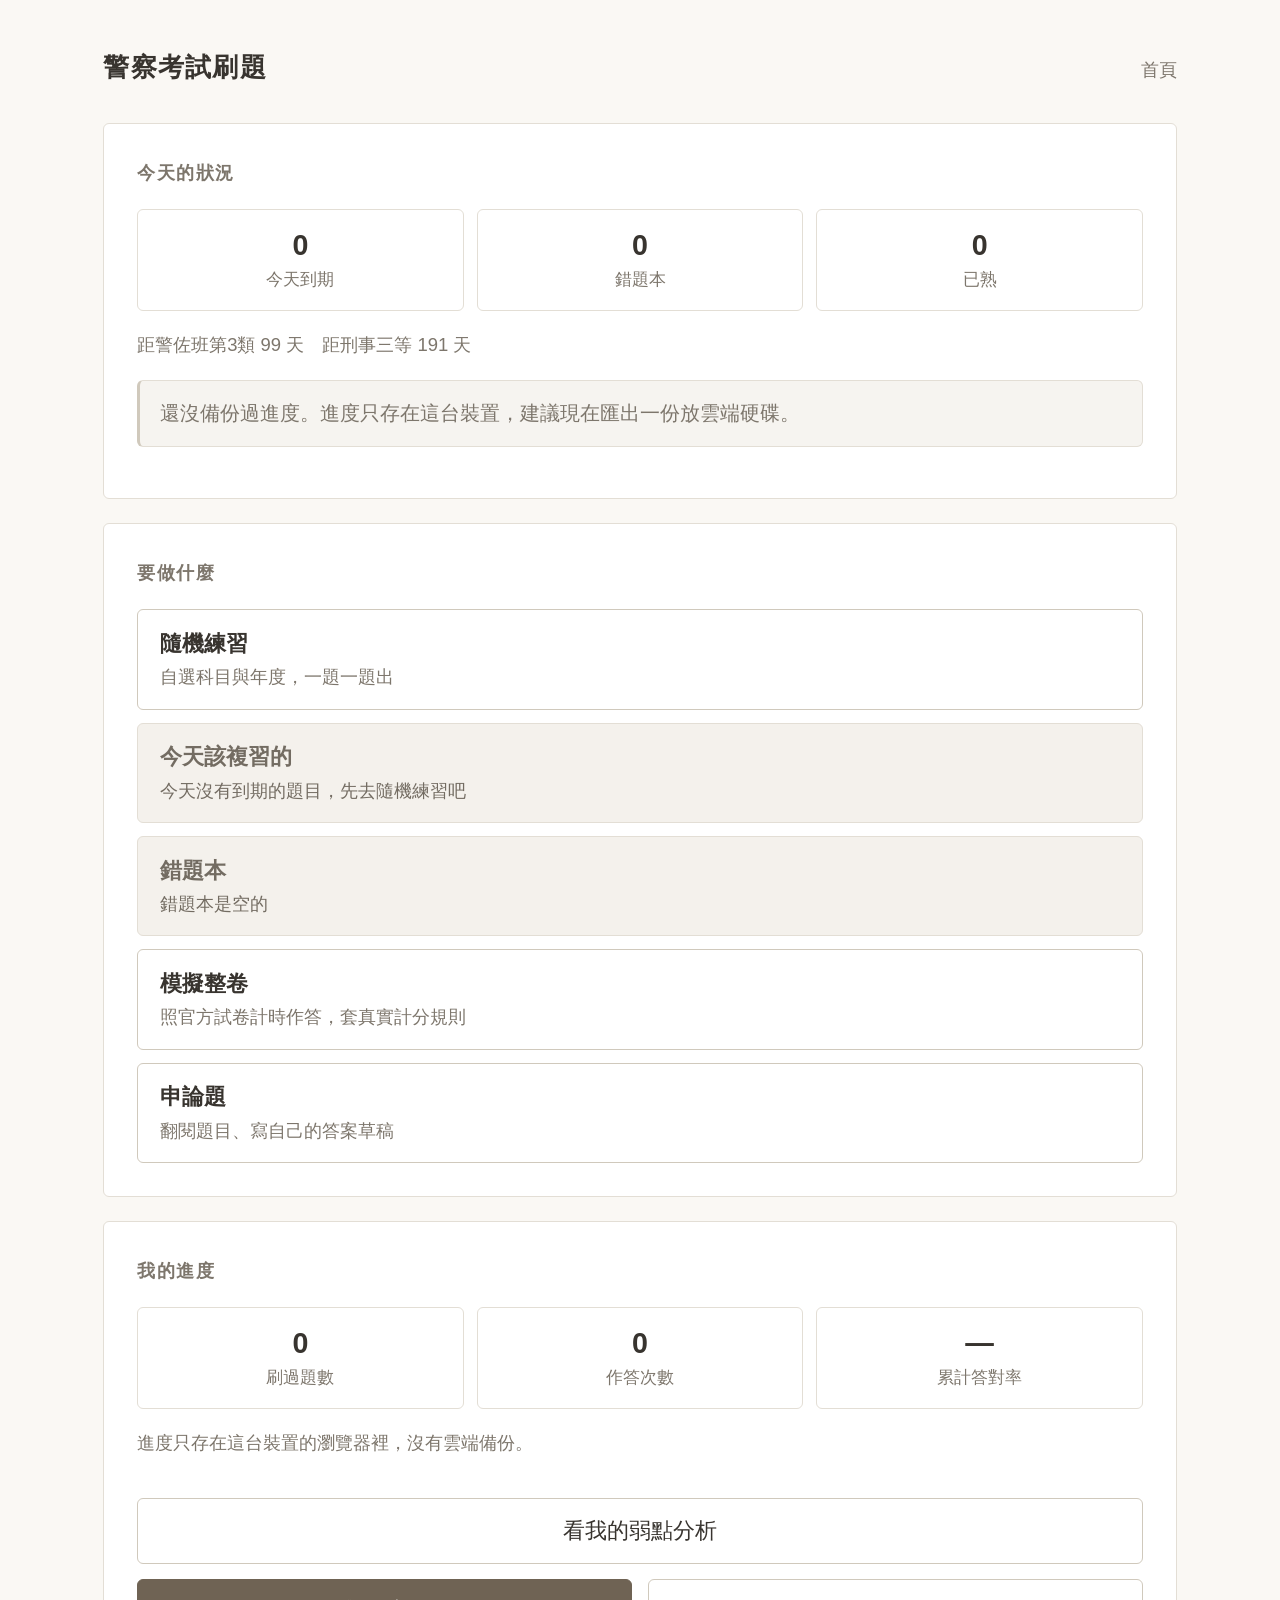
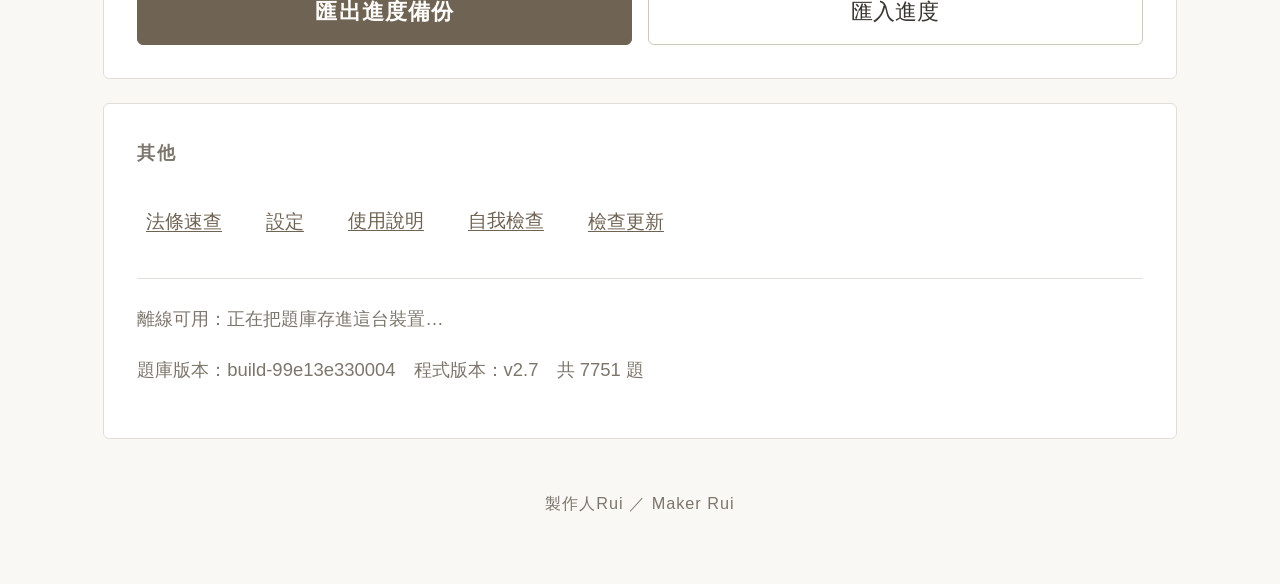
==== commit 78bb1086: "刷題 v2.7：AI 詳解加上 Google Gemini（有免費額度） RUI 想用免費的 API。實測 2026-11-25 從 ruibppb.github.io 打： Gemini 的 mod" ====
--- a/index.html
+++ b/index.html
@@ -495,6 +495,7 @@
         官方只公布答案字母、沒有解析，所以詳解是請 AI 生成的。
         金鑰是<strong>你自己的</strong>，只存在這台裝置，不會上傳、也不會跟著進度匯出。
         <strong>請不要在公用電腦上貼金鑰。</strong>
+        兩家供應商的金鑰<strong>各存各的</strong>，換過去不會把另一把洗掉。
       </p>
       <div class="field" style="margin-top:0.9rem;">
         <label for="ai-provider">供應商</label>
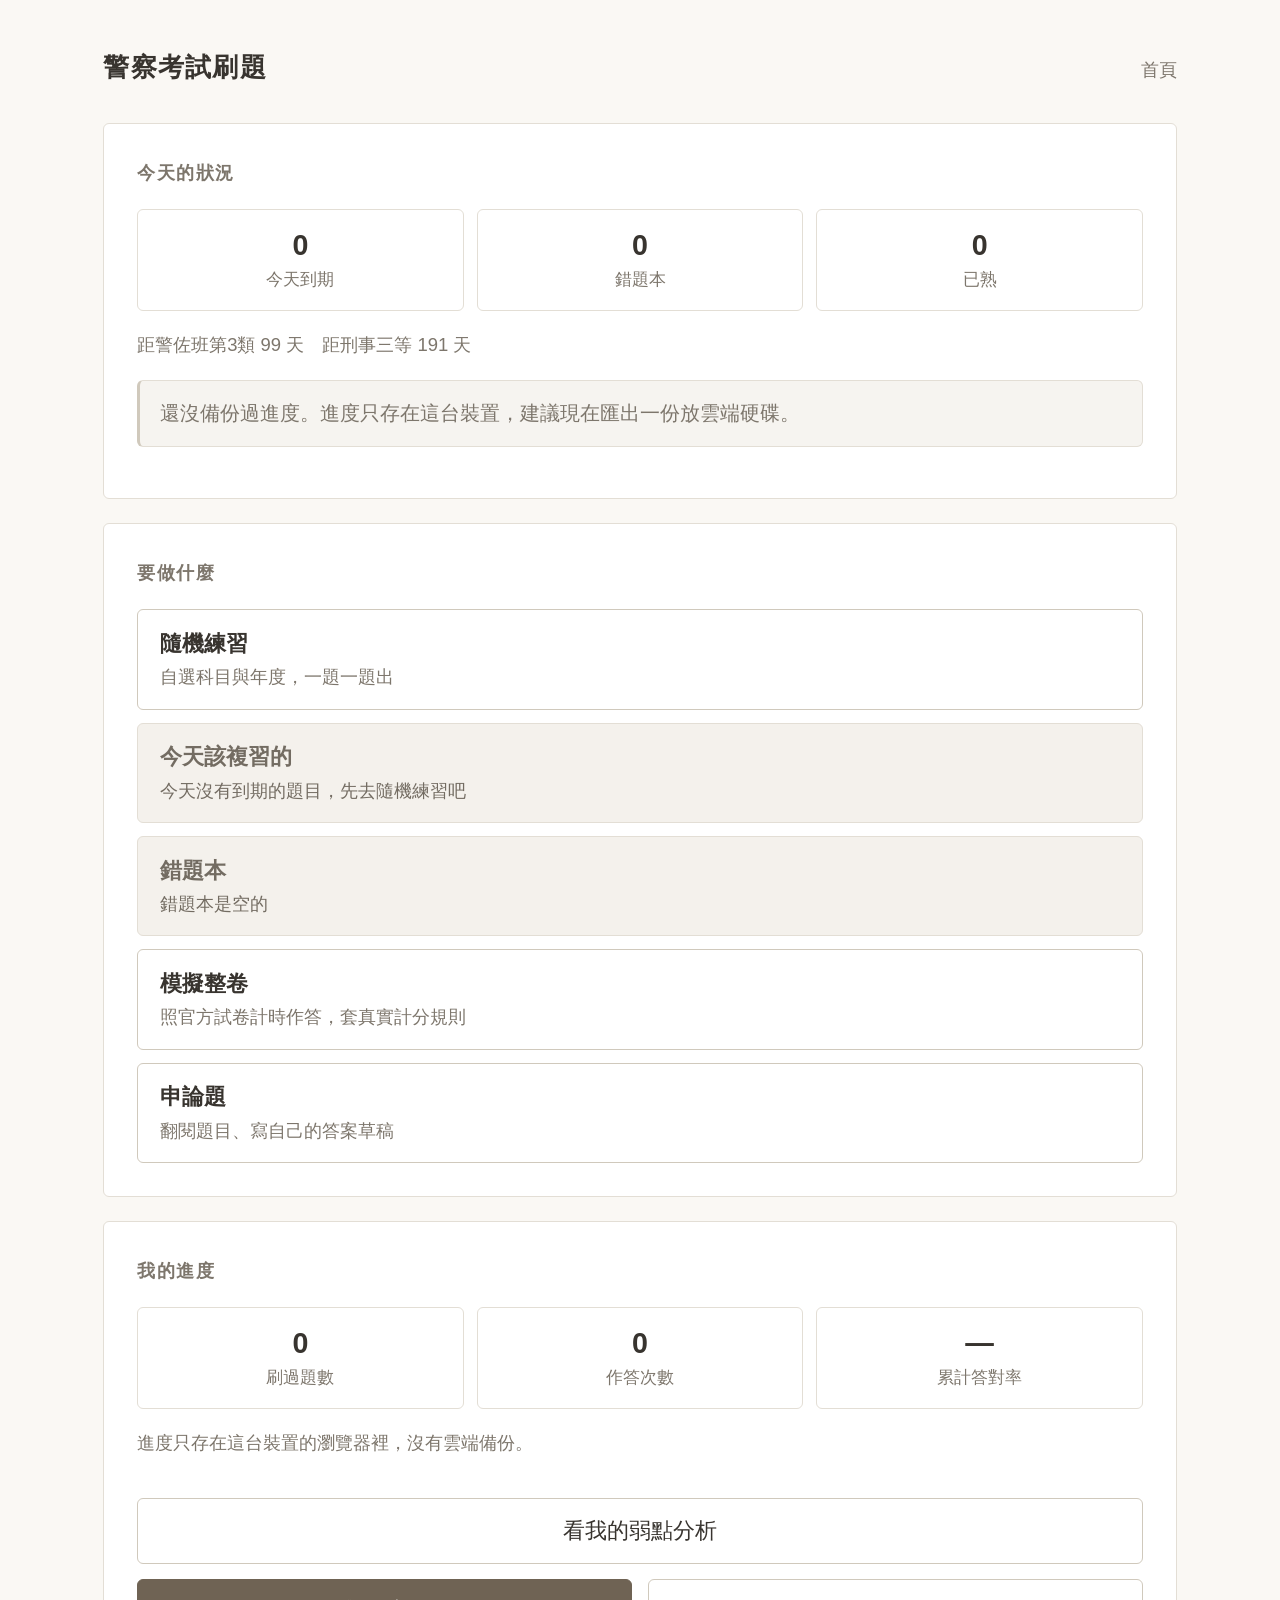
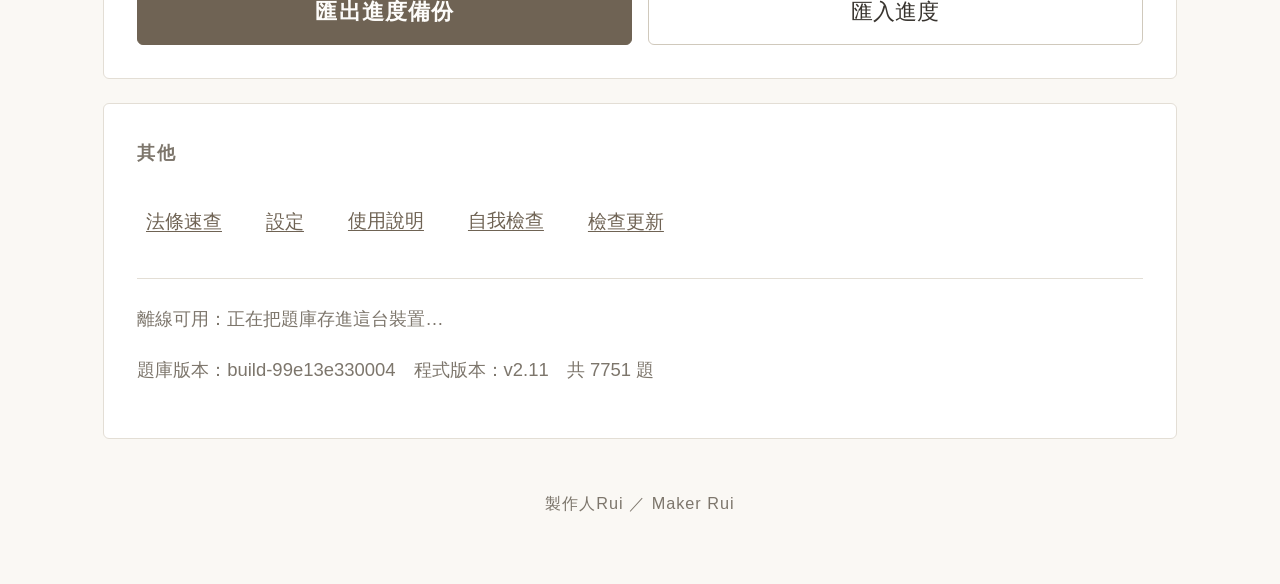
==== commit 6fc3d4e7: "刷題 v2.11：多一條不用 API 的路，逾時改成每個模型各算 RUI 說「不如不要用 API，直接開網頁問 Gemini 還更快」。他說得對： API 要申請金鑰、要管額度，免費額度還常塞車；而他" ====
--- a/index.html
+++ b/index.html
@@ -169,6 +169,7 @@
       <div class="after-answer hidden" id="after-answer">
         <div class="btn-row">
           <button type="button" class="btn-secondary btn-small" id="ask-ai-btn">問 AI 為什麼</button>
+          <button type="button" class="btn-secondary btn-small" id="copy-ask-btn">複製題目，去網頁問</button>
           <button type="button" class="btn-secondary btn-small" id="stale-btn">標記已過時</button>
         </div>
         <div id="ai-box" class="hidden"></div>
@@ -504,6 +505,19 @@
       <div class="field">
         <label for="ai-model">模型</label>
         <div class="select-wrap"><select id="ai-model"></select></div>
+      </div>
+      <div class="field">
+        <label for="web-ai-site">「複製題目，去網頁問」要開哪個網站</label>
+        <div class="select-wrap">
+          <select id="web-ai-site">
+            <option value="gemini">Gemini（gemini.google.com）</option>
+            <option value="chatgpt">ChatGPT（chatgpt.com）</option>
+            <option value="claude">Claude（claude.ai）</option>
+            <option value="none">不要自動開，只複製</option>
+          </select>
+        </div>
+        <p class="small">這條路<strong>不用金鑰、不花錢</strong>，用的是你平常登入的那個帳號，
+          模型也比免費 API 額度好。缺點是講解不會存回 App，離線看不到。</p>
       </div>
       <div class="field">
         <label for="ai-key">金鑰</label>
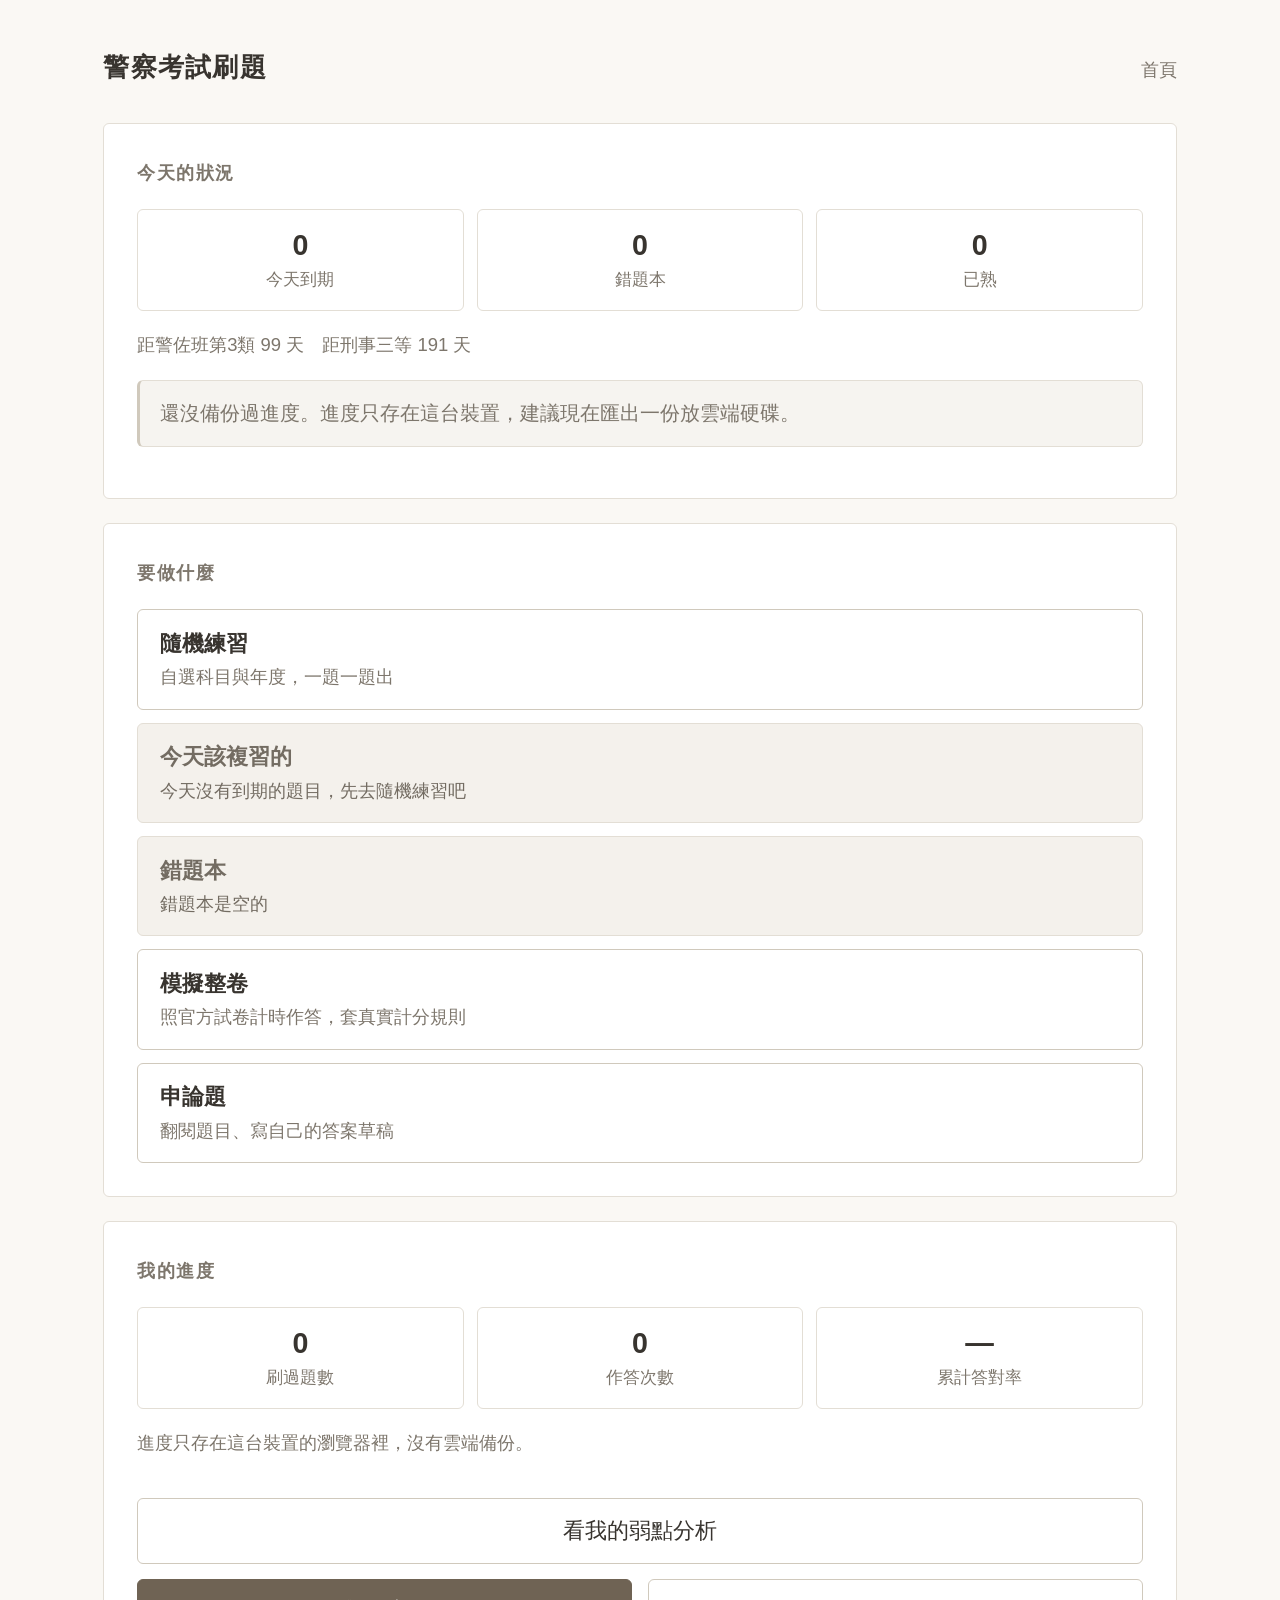
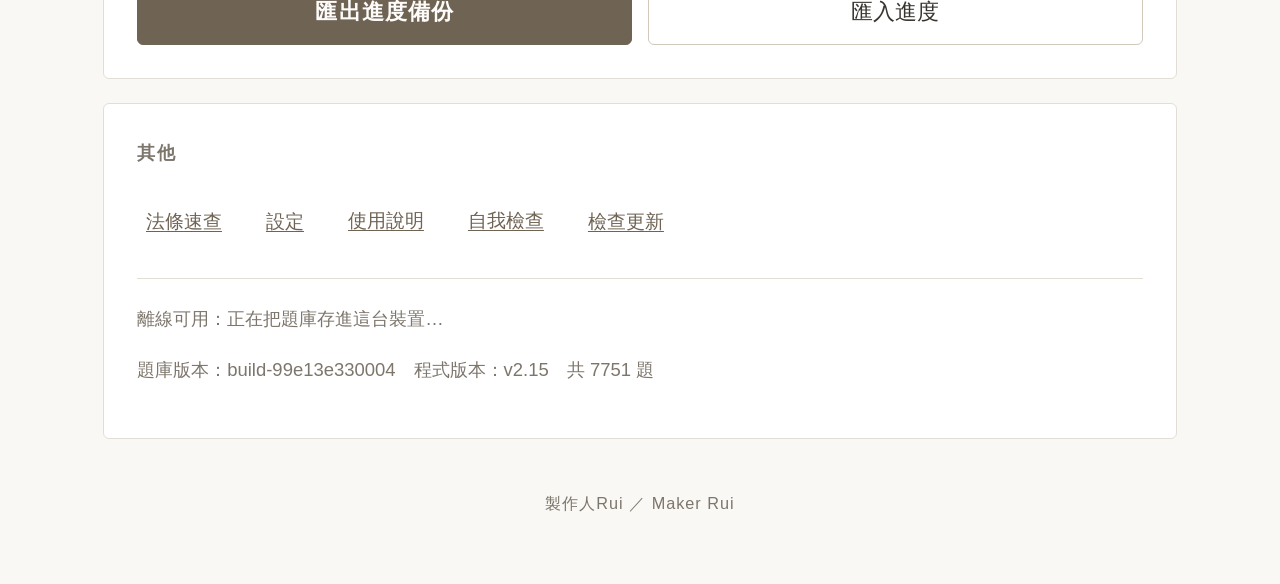
==== commit 18a3a98c: "刷題 v2.15：科目下拉依考試分組，一眼看出哪科要考 RUI 兩場考試都要考，但科目不完全重疊，11 科混在一張清單裡很難挑。  subjects.json 本來就有 targets 與 extra" ====
--- a/index.html
+++ b/index.html
@@ -128,6 +128,9 @@
         <div class="select-wrap">
           <select id="subject-select"><option value="">載入中…</option></select>
         </div>
+        <p class="small">分組是依「哪一場的考科」。但內容是互通的——佐三的
+          <strong>刑法及刑事訴訟法</strong>就是三等<strong>偵查法學</strong>的刑法與刑訴部分，
+          <strong>犯罪偵查實務</strong>和<strong>犯罪偵查學</strong>也高度重疊，兩邊互相刷都算數。</p>
       </div>
 
       <div class="year-row">
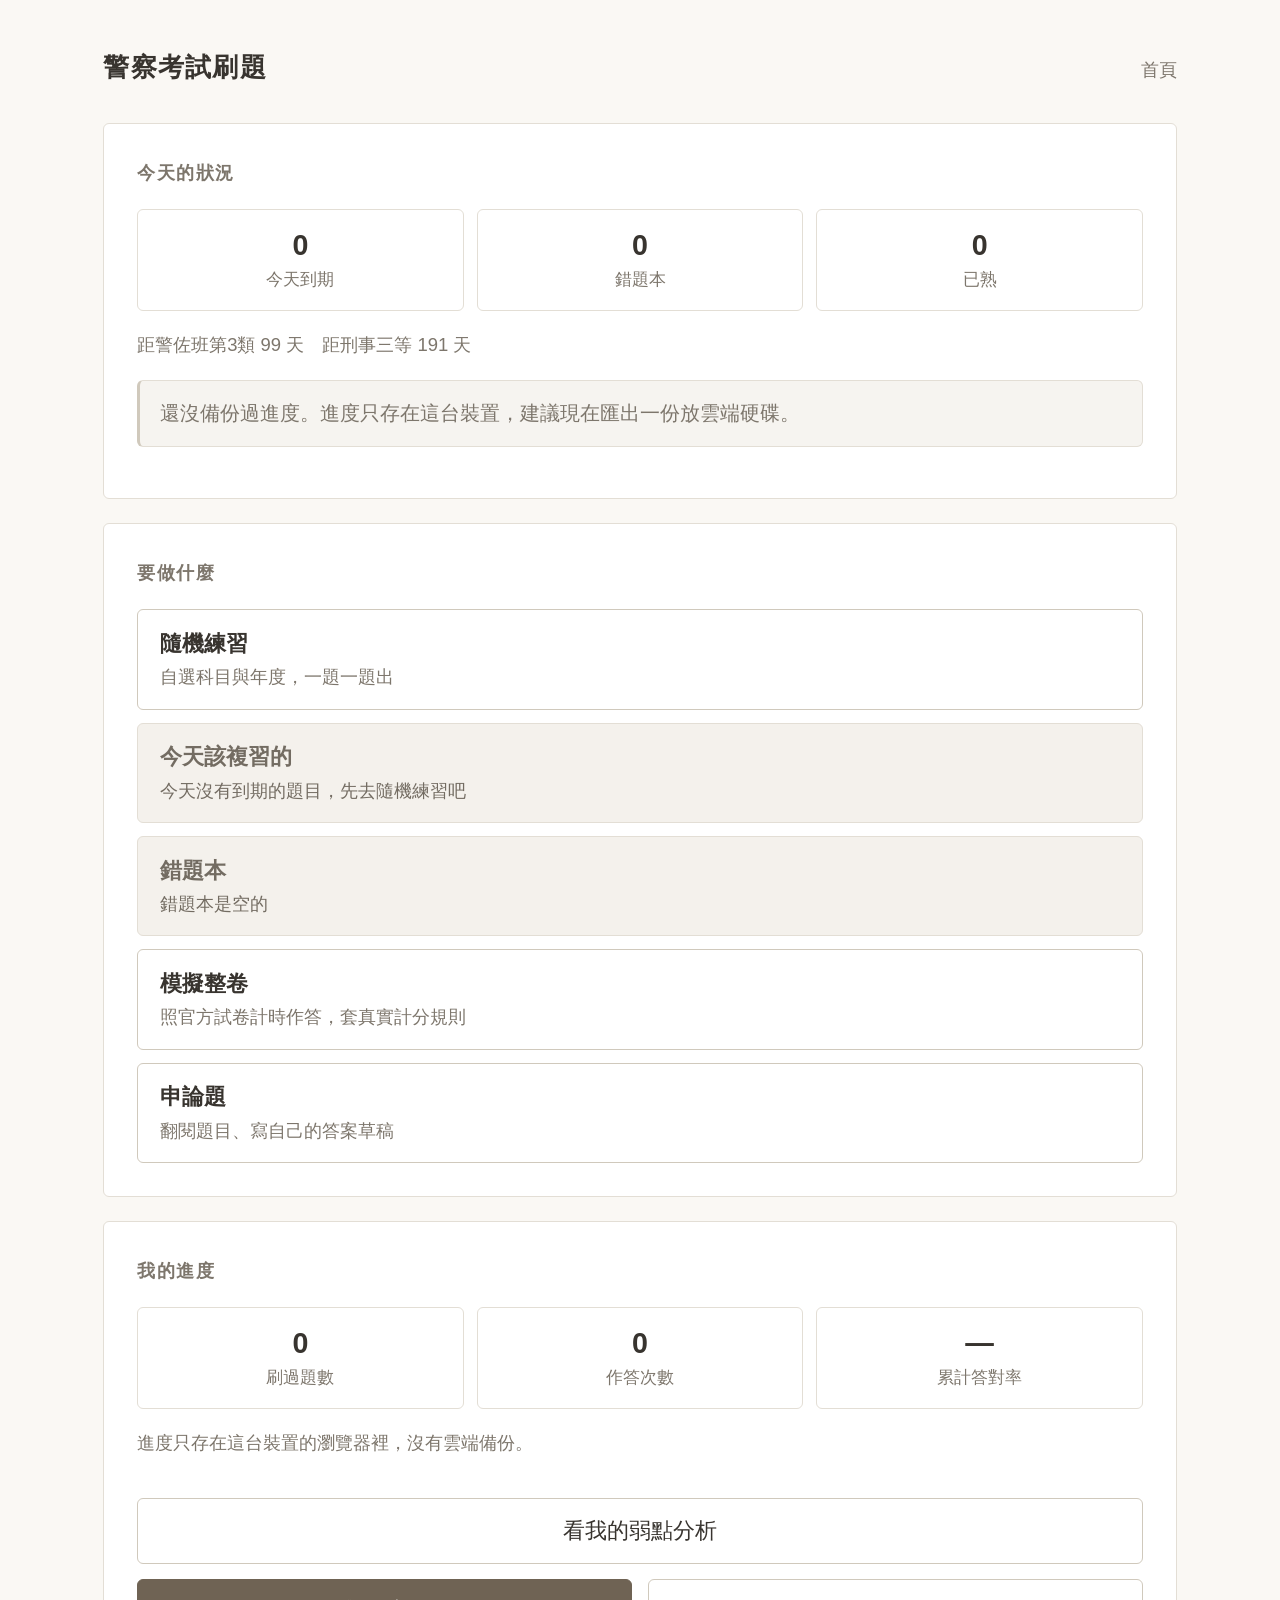
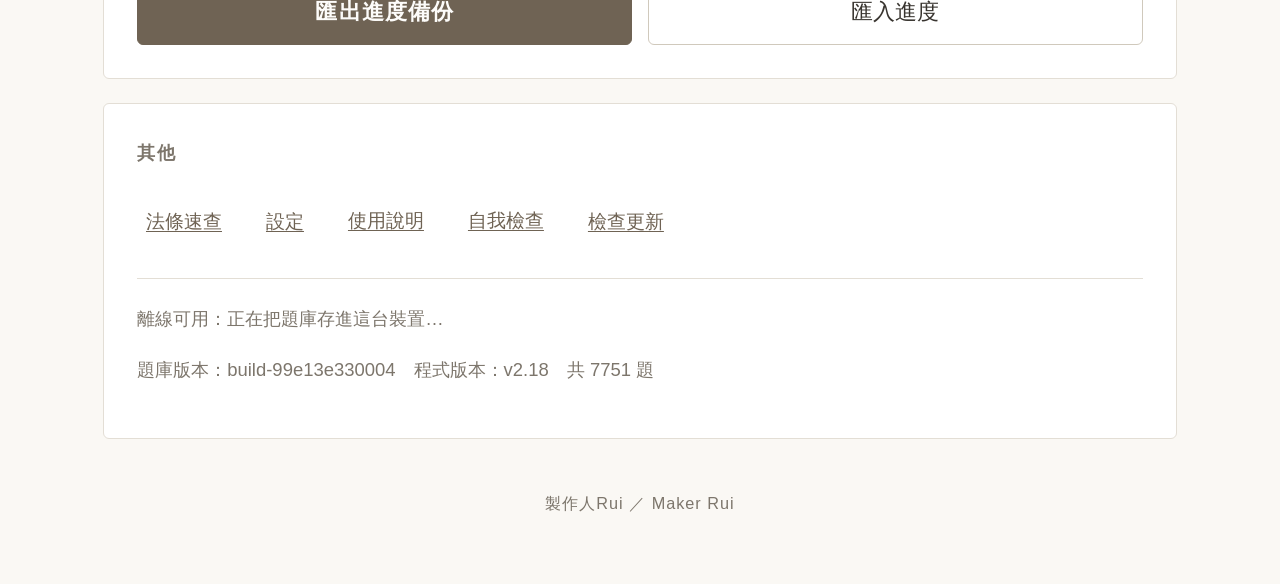
==== commit 9b20cff5: "刷題 v2.18：手冊標出「最近修正」的點，可以只看那幾點 RUI：「考題很容易考有修正過的地方，所以我才要給你修正總說明。」 他說得對——我上一版把修正總說明當成對照表略過，那是判斷錯誤。 那兩份 " ====
--- a/index.html
+++ b/index.html
@@ -403,6 +403,7 @@
                autocomplete="off" enterkeyhint="search">
       </div>
       <p class="small" id="law-article-info"></p>
+      <button type="button" class="btn-secondary btn-small hidden" id="law-amended-btn"></button>
 
       <div id="law-articles"></div>
       <button type="button" class="btn-secondary" id="law-more-btn">再顯示更多條文</button>
--- a/css/style.css
+++ b/css/style.css
@@ -1329,3 +1329,20 @@
 @media (min-width: 1500px) {
   .page { max-width: 58rem; }
 }
+
+/* 手冊裡「最近修正」的點：考題最愛考這些，要一眼看得到 */
+.article-amended {
+  border-left: 3px solid var(--warn);
+  padding-left: 0.8rem;
+}
+
+.article-amend {
+  margin: 0 0 0.35rem;
+  font-size: 0.8rem;
+  color: var(--warn);
+  background: var(--warn-bg);
+  border: 1px solid var(--warn-border);
+  border-radius: 3px;
+  padding: 0.25rem 0.6rem;
+  display: inline-block;
+}
